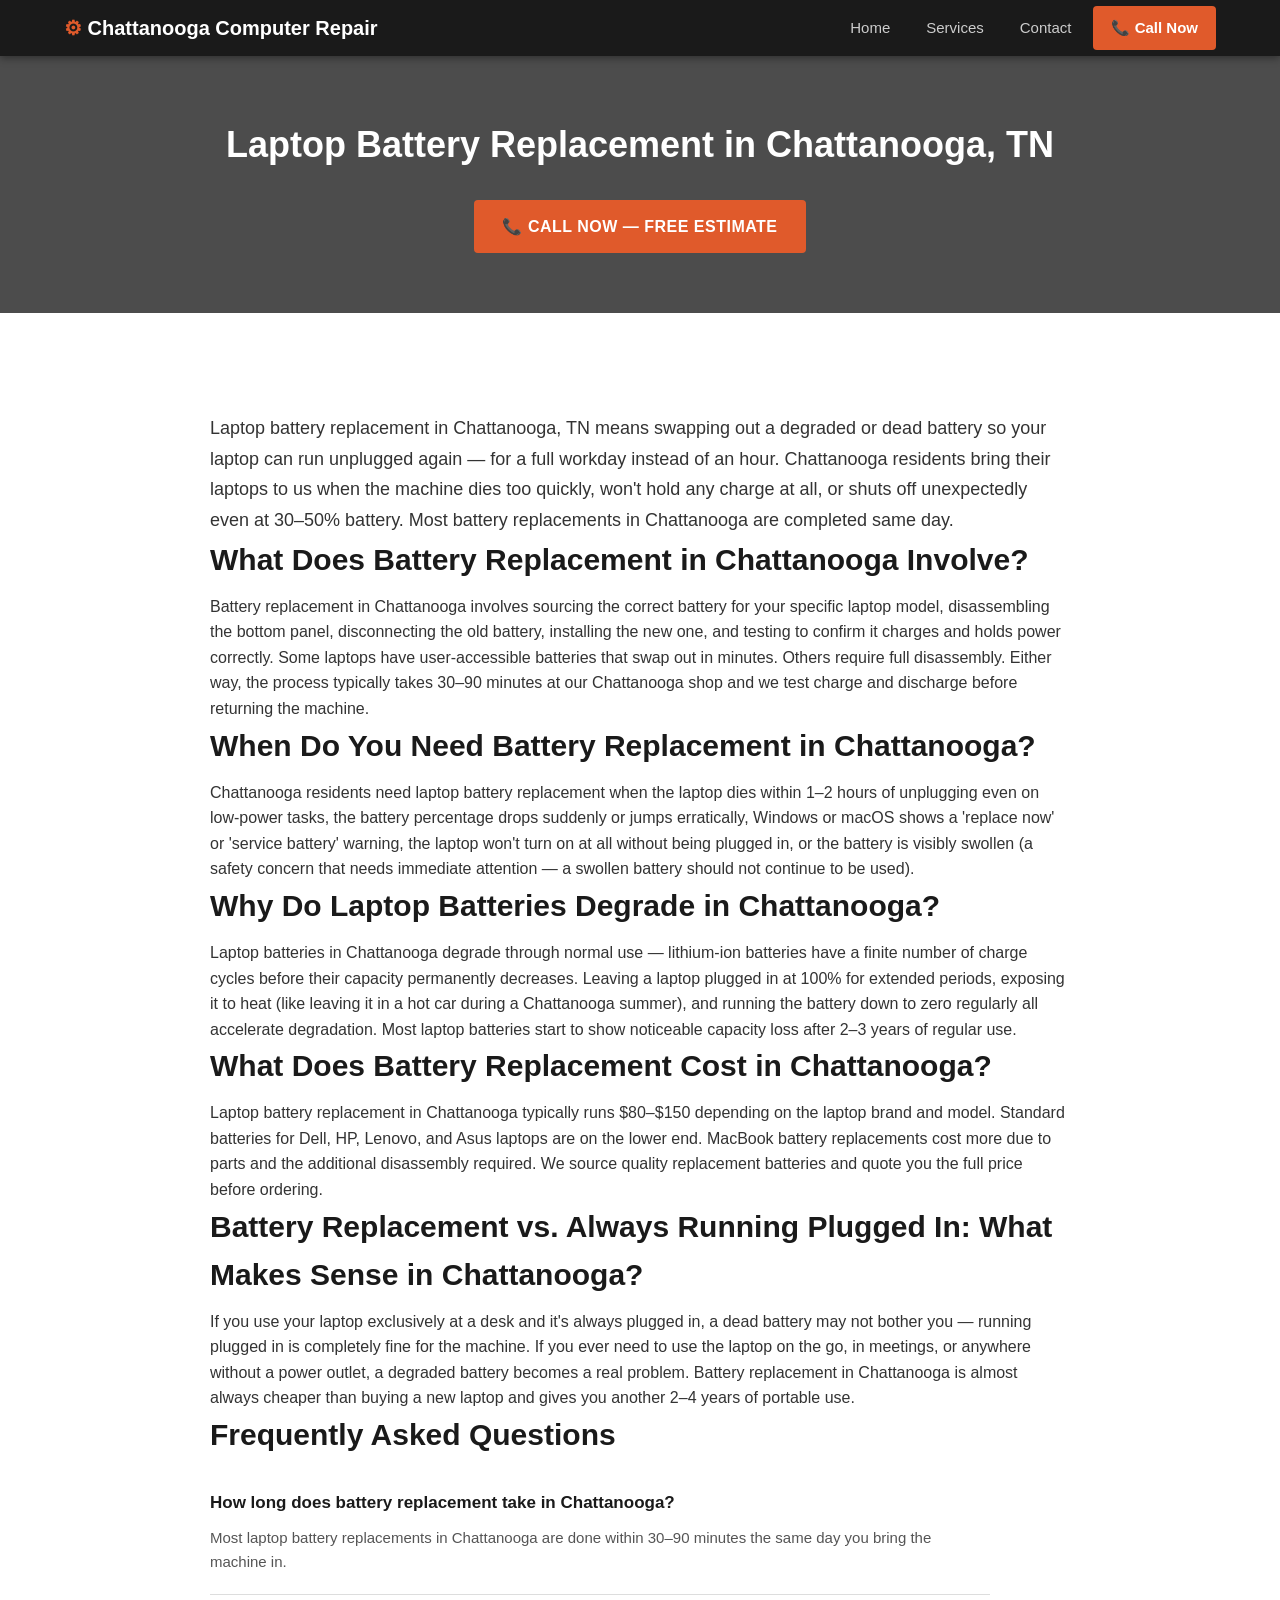
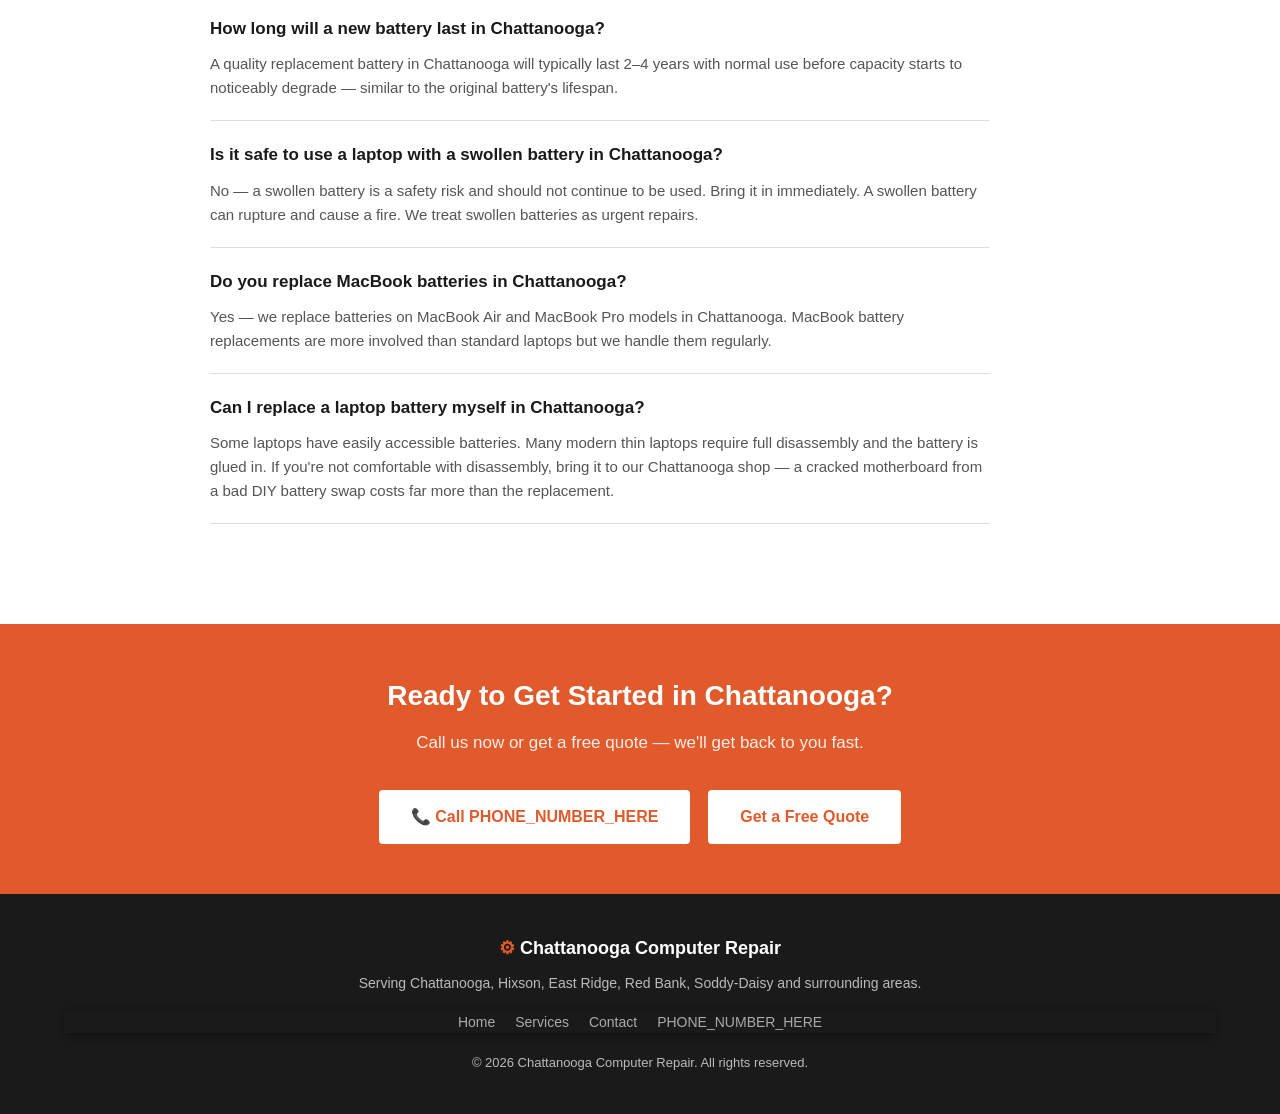
==== battery-replacement-chattanooga.html @ 8c9f2520 "Add individual service pages and update all pages for SEO/AI ranking - Updated index.html: added 5 m" ====
<!DOCTYPE html>
<html lang="en">
<head>
  <meta charset="UTF-8">
  <meta name="viewport" content="width=device-width, initial-scale=1.0">
  <title>Laptop Battery Replacement in Chattanooga, TN | Same-Day Service</title>
  <meta name="description" content="Laptop battery replacement in Chattanooga, TN. Won't hold a charge? Dies in an hour? We replace batteries on most laptop brands same day. Free estimate.">
  <meta name="robots" content="index, follow">
  <link rel="canonical" href="https://chattanoogacomputerrepair.com/battery-replacement-chattanooga.html">
  <link rel="stylesheet" href="styles.css">
  <script type="application/ld+json">
  {
    "@context": "https://schema.org",
    "@type": "LocalBusiness",
    "name": "Chattanooga Computer Repair",
    "telephone": "PHONE_NUMBER_HERE",
    "address": {"@type": "PostalAddress","addressLocality": "Chattanooga","addressRegion": "TN","addressCountry": "US"},
    "areaServed": "Chattanooga, TN"
  }
  </script>
  <script type="application/ld+json">
  {
    "@context": "https://schema.org",
    "@type": "Service",
    "serviceType": "Laptop Battery Replacement",
    "areaServed": "Chattanooga, TN",
    "provider": {"@type": "LocalBusiness","name": "Chattanooga Computer Repair"}
  }
  </script>
  <script type="application/ld+json">
  {
    "@context": "https://schema.org",
    "@type": "FAQPage",
    "mainEntity": [{"@type":"Question","name":"How long does battery replacement take in Chattanooga?","acceptedAnswer":{"@type":"Answer","text":"Most laptop battery replacements in Chattanooga are done within 30–90 minutes the same day you bring the machine in."}},
      {"@type":"Question","name":"How long will a new battery last in Chattanooga?","acceptedAnswer":{"@type":"Answer","text":"A quality replacement battery in Chattanooga will typically last 2–4 years with normal use before capacity starts to noticeably degrade — similar to the original battery's lifespan."}},
      {"@type":"Question","name":"Is it safe to use a laptop with a swollen battery in Chattanooga?","acceptedAnswer":{"@type":"Answer","text":"No — a swollen battery is a safety risk and should not continue to be used. Bring it in immediately. A swollen battery can rupture and cause a fire. We treat swollen batteries as urgent repairs."}},
      {"@type":"Question","name":"Do you replace MacBook batteries in Chattanooga?","acceptedAnswer":{"@type":"Answer","text":"Yes — we replace batteries on MacBook Air and MacBook Pro models in Chattanooga. MacBook battery replacements are more involved than standard laptops but we handle them regularly."}},
      {"@type":"Question","name":"Can I replace a laptop battery myself in Chattanooga?","acceptedAnswer":{"@type":"Answer","text":"Some laptops have easily accessible batteries. Many modern thin laptops require full disassembly and the battery is glued in. If you're not comfortable with disassembly, bring it to our Chattanooga shop — a cracked motherboard from a bad DIY battery swap costs far more than the replacement."}}]
  }
  </script>
</head>
<body>
<nav>
  <div class="nav-logo"><span>⚙</span> Chattanooga Computer Repair</div>
  <div class="nav-links">
    <a href="index.html">Home</a>
    <a href="services.html">Services</a>
    <a href="contact.html">Contact</a>
    <a href="tel:PHONE_NUMBER_HERE" class="nav-phone">📞 Call Now</a>
  </div>
</nav>
<div class="page-header">
  <h1>Laptop Battery Replacement in Chattanooga, TN</h1>
  <a href="tel:PHONE_NUMBER_HERE" class="btn-primary" style="margin-top:16px;display:inline-block;">📞 Call Now — Free Estimate</a>
</div>
<section>
  <div style="max-width:900px;margin:0 auto;padding:40px 20px;">
    <p style="font-size:18px;line-height:1.7;">Laptop battery replacement in Chattanooga, TN means swapping out a degraded or dead battery so your laptop can run unplugged again — for a full workday instead of an hour. Chattanooga residents bring their laptops to us when the machine dies too quickly, won't hold any charge at all, or shuts off unexpectedly even at 30–50% battery. Most battery replacements in Chattanooga are completed same day.</p>

    <h2 class="section-title">What Does Battery Replacement in Chattanooga Involve?</h2>
    <p>Battery replacement in Chattanooga involves sourcing the correct battery for your specific laptop model, disassembling the bottom panel, disconnecting the old battery, installing the new one, and testing to confirm it charges and holds power correctly. Some laptops have user-accessible batteries that swap out in minutes. Others require full disassembly. Either way, the process typically takes 30–90 minutes at our Chattanooga shop and we test charge and discharge before returning the machine.</p>

    <h2 class="section-title">When Do You Need Battery Replacement in Chattanooga?</h2>
    <p>Chattanooga residents need laptop battery replacement when the laptop dies within 1–2 hours of unplugging even on low-power tasks, the battery percentage drops suddenly or jumps erratically, Windows or macOS shows a 'replace now' or 'service battery' warning, the laptop won't turn on at all without being plugged in, or the battery is visibly swollen (a safety concern that needs immediate attention — a swollen battery should not continue to be used).</p>

    <h2 class="section-title">Why Do Laptop Batteries Degrade in Chattanooga?</h2>
    <p>Laptop batteries in Chattanooga degrade through normal use — lithium-ion batteries have a finite number of charge cycles before their capacity permanently decreases. Leaving a laptop plugged in at 100% for extended periods, exposing it to heat (like leaving it in a hot car during a Chattanooga summer), and running the battery down to zero regularly all accelerate degradation. Most laptop batteries start to show noticeable capacity loss after 2–3 years of regular use.</p>

    <h2 class="section-title">What Does Battery Replacement Cost in Chattanooga?</h2>
    <p>Laptop battery replacement in Chattanooga typically runs $80–$150 depending on the laptop brand and model. Standard batteries for Dell, HP, Lenovo, and Asus laptops are on the lower end. MacBook battery replacements cost more due to parts and the additional disassembly required. We source quality replacement batteries and quote you the full price before ordering.</p>

    <h2 class="section-title">Battery Replacement vs. Always Running Plugged In: What Makes Sense in Chattanooga?</h2>
    <p>If you use your laptop exclusively at a desk and it's always plugged in, a dead battery may not bother you — running plugged in is completely fine for the machine. If you ever need to use the laptop on the go, in meetings, or anywhere without a power outlet, a degraded battery becomes a real problem. Battery replacement in Chattanooga is almost always cheaper than buying a new laptop and gives you another 2–4 years of portable use.</p>

    <h2 class="section-title">Frequently Asked Questions</h2>
    <div class="faq-list">
      <div class="faq-item"><h3>How long does battery replacement take in Chattanooga?</h3><p>Most laptop battery replacements in Chattanooga are done within 30–90 minutes the same day you bring the machine in.</p></div>
<div class="faq-item"><h3>How long will a new battery last in Chattanooga?</h3><p>A quality replacement battery in Chattanooga will typically last 2–4 years with normal use before capacity starts to noticeably degrade — similar to the original battery's lifespan.</p></div>
<div class="faq-item"><h3>Is it safe to use a laptop with a swollen battery in Chattanooga?</h3><p>No — a swollen battery is a safety risk and should not continue to be used. Bring it in immediately. A swollen battery can rupture and cause a fire. We treat swollen batteries as urgent repairs.</p></div>
<div class="faq-item"><h3>Do you replace MacBook batteries in Chattanooga?</h3><p>Yes — we replace batteries on MacBook Air and MacBook Pro models in Chattanooga. MacBook battery replacements are more involved than standard laptops but we handle them regularly.</p></div>
<div class="faq-item"><h3>Can I replace a laptop battery myself in Chattanooga?</h3><p>Some laptops have easily accessible batteries. Many modern thin laptops require full disassembly and the battery is glued in. If you're not comfortable with disassembly, bring it to our Chattanooga shop — a cracked motherboard from a bad DIY battery swap costs far more than the replacement.</p></div>
    </div>
  </div>
</section>
<section class="cta-banner">
  <h2>Ready to Get Started in Chattanooga?</h2>
  <p>Call us now or get a free quote — we'll get back to you fast.</p>
  <a href="tel:PHONE_NUMBER_HERE" class="btn-white">📞 Call PHONE_NUMBER_HERE</a>
  &nbsp;&nbsp;
  <a href="contact.html" class="btn-white" style="margin-top:10px;">Get a Free Quote</a>
</section>
<footer>
  <div class="footer-logo"><span>⚙</span> Chattanooga Computer Repair</div>
  <p>Serving Chattanooga, Hixson, East Ridge, Red Bank, Soddy-Daisy and surrounding areas.</p>
  <nav>
    <a href="index.html">Home</a>
    <a href="services.html">Services</a>
    <a href="contact.html">Contact</a>
    <a href="tel:PHONE_NUMBER_HERE">PHONE_NUMBER_HERE</a>
  </nav>
  <p style="margin-top:20px;font-size:13px;">© 2026 Chattanooga Computer Repair. All rights reserved.</p>
</footer>
</body>
</html>
---- styles.css ----
/* ===================================
   Chattanooga Computer Repair
   Shared Stylesheet
   =================================== */

* { margin: 0; padding: 0; box-sizing: border-box; }

:root {
  --primary: #e05a2b;
  --primary-dark: #c44e22;
  --dark: #1a1a1a;
  --dark2: #2b2b2b;
  --text: #333;
  --light: #f5f5f5;
  --white: #ffffff;
  --border: #ddd;
}

body { font-family: 'Segoe UI', Arial, sans-serif; color: var(--text); line-height: 1.6; }
a { text-decoration: none; color: inherit; }
img { max-width: 100%; }

/* ── BUTTONS ── */
.btn-primary {
  display: inline-block;
  background: var(--primary);
  color: var(--white);
  padding: 14px 28px;
  border-radius: 4px;
  font-size: 16px;
  font-weight: 700;
  text-transform: uppercase;
  letter-spacing: 0.5px;
  transition: background 0.2s;
  cursor: pointer;
  border: none;
}
.btn-primary:hover { background: var(--primary-dark); }

.btn-outline {
  display: inline-block;
  border: 2px solid var(--white);
  color: var(--white);
  padding: 12px 26px;
  border-radius: 4px;
  font-size: 16px;
  font-weight: 600;
  transition: all 0.2s;
}
.btn-outline:hover { background: var(--white); color: var(--primary); }

/* ── NAV ── */
nav {
  background: var(--dark);
  padding: 0 5%;
  display: flex;
  align-items: center;
  justify-content: space-between;
  position: sticky;
  top: 0;
  z-index: 100;
  box-shadow: 0 2px 8px rgba(0,0,0,0.4);
}
.nav-logo {
  color: var(--white);
  font-size: 20px;
  font-weight: 700;
  padding: 16px 0;
  line-height: 1.2;
}
.nav-logo span { color: var(--primary); }
.nav-links { display: flex; gap: 8px; align-items: center; }
.nav-links a {
  color: #ccc;
  padding: 8px 14px;
  font-size: 15px;
  transition: color 0.2s;
  border-radius: 4px;
}
.nav-links a:hover, .nav-links a.active { color: var(--white); }
.nav-phone {
  background: var(--primary);
  color: var(--white) !important;
  padding: 10px 18px !important;
  border-radius: 4px;
  font-weight: 700;
}
.nav-phone:hover { background: var(--primary-dark) !important; color: var(--white) !important; }

/* ── HERO ── */
.hero {
  background: linear-gradient(rgba(0,0,0,0.65), rgba(0,0,0,0.65)),
              url('https://images.unsplash.com/photo-1518770660439-4636190af475?w=1400&q=80') center/cover no-repeat;
  min-height: 480px;
  display: flex;
  align-items: center;
  padding: 60px 5%;
}
.hero-content { max-width: 650px; }
.hero h1 { color: var(--white); font-size: 42px; line-height: 1.2; margin-bottom: 16px; }
.hero p { color: #ddd; font-size: 18px; margin-bottom: 30px; }
.hero-ctas { display: flex; gap: 14px; flex-wrap: wrap; align-items: center; }
.hero-phone { color: var(--white); font-size: 22px; font-weight: 700; margin-bottom: 30px; display: block; }
.hero-phone span { color: var(--primary); }

.free-quote-badge {
  background: var(--white);
  border: 3px solid var(--primary);
  border-radius: 6px;
  padding: 6px 16px;
  font-weight: 800;
  font-size: 13px;
  color: var(--primary);
  text-transform: uppercase;
  letter-spacing: 1px;
  display: inline-block;
  margin-bottom: 16px;
}

/* ── SECTIONS ── */
section { padding: 60px 5%; }
.section-title { font-size: 30px; font-weight: 700; margin-bottom: 10px; color: var(--dark); }
.section-sub { font-size: 16px; color: #666; margin-bottom: 40px; }
.bg-light { background: var(--light); }

/* ── SERVICE CARDS ── */
.services-grid {
  display: grid;
  grid-template-columns: repeat(auto-fill, minmax(260px, 1fr));
  gap: 24px;
  margin-top: 16px;
}
.service-card {
  background: var(--white);
  border-radius: 8px;
  padding: 28px 24px;
  box-shadow: 0 2px 12px rgba(0,0,0,0.08);
  border-top: 4px solid var(--primary);
  transition: transform 0.2s, box-shadow 0.2s;
}
.service-card:hover { transform: translateY(-3px); box-shadow: 0 6px 20px rgba(0,0,0,0.12); }
.service-card h3 { font-size: 18px; margin-bottom: 10px; color: var(--dark); }
.service-card p { font-size: 15px; color: #555; line-height: 1.5; }

/* ── FAQ ── */
.faq-list { max-width: 780px; }
.faq-item { border-bottom: 1px solid var(--border); padding: 20px 0; }
.faq-item h3 { font-size: 17px; color: var(--dark); margin-bottom: 10px; }
.faq-item p { color: #555; font-size: 15px; line-height: 1.6; }

/* ── WHY US ── */
.trust-grid {
  display: grid;
  grid-template-columns: repeat(auto-fill, minmax(200px, 1fr));
  gap: 24px;
  margin-top: 30px;
  text-align: center;
}
.trust-item { padding: 20px; }
.trust-icon { font-size: 36px; margin-bottom: 12px; }
.trust-item h3 { font-size: 17px; font-weight: 700; color: var(--dark); margin-bottom: 6px; }
.trust-item p { font-size: 14px; color: #666; }

/* ── CTA BANNER ── */
.cta-banner {
  background: var(--primary);
  padding: 50px 5%;
  text-align: center;
}
.cta-banner h2 { color: var(--white); font-size: 28px; margin-bottom: 10px; }
.cta-banner p { color: rgba(255,255,255,0.9); margin-bottom: 24px; font-size: 17px; }
.btn-white {
  background: var(--white);
  color: var(--primary);
  padding: 14px 32px;
  border-radius: 4px;
  font-weight: 700;
  font-size: 16px;
  display: inline-block;
  transition: opacity 0.2s;
}
.btn-white:hover { opacity: 0.9; }

/* ── CONTACT FORM ── */
.contact-grid {
  display: grid;
  grid-template-columns: 1fr 1fr;
  gap: 50px;
  max-width: 1000px;
}
.contact-info h2 { font-size: 26px; margin-bottom: 16px; }
.contact-info p { color: #555; margin-bottom: 20px; font-size: 16px; }
.contact-detail { display: flex; align-items: center; gap: 12px; margin-bottom: 14px; font-size: 16px; }
.contact-detail strong { color: var(--dark); }

form .form-group { margin-bottom: 18px; }
form label { display: block; font-weight: 600; margin-bottom: 6px; font-size: 14px; color: #444; }
form input, form textarea, form select {
  width: 100%;
  padding: 12px 14px;
  border: 1px solid var(--border);
  border-radius: 4px;
  font-size: 15px;
  font-family: inherit;
  transition: border-color 0.2s;
}
form input:focus, form textarea:focus { border-color: var(--primary); outline: none; }
form textarea { height: 130px; resize: vertical; }
form button { width: 100%; margin-top: 6px; font-size: 17px; }

/* ── FOOTER ── */
footer {
  background: var(--dark);
  color: #bbb;
  padding: 40px 5%;
  text-align: center;
}
footer .footer-logo { color: var(--white); font-size: 18px; font-weight: 700; margin-bottom: 10px; }
footer .footer-logo span { color: var(--primary); }
footer p { font-size: 14px; margin-top: 8px; }
footer nav { margin-top: 16px; display: flex; justify-content: center; gap: 20px; flex-wrap: wrap; }
footer nav a { color: #aaa; font-size: 14px; transition: color 0.2s; }
footer nav a:hover { color: var(--white); }

/* ── PAGE HEADER ── */
.page-header {
  background: linear-gradient(rgba(0,0,0,0.7), rgba(0,0,0,0.7)),
              url('https://images.unsplash.com/photo-1518770660439-4636190af475?w=1400&q=80') center/cover no-repeat;
  padding: 60px 5%;
  text-align: center;
}
.page-header h1 { color: var(--white); font-size: 36px; margin-bottom: 10px; }
.page-header p { color: #ddd; font-size: 17px; }

/* ── RESPONSIVE ── */
@media (max-width: 768px) {
  nav { flex-wrap: wrap; padding: 12px 5%; gap: 8px; }
  .nav-links { flex-wrap: wrap; gap: 4px; }
  .hero h1 { font-size: 28px; }
  .hero { min-height: auto; padding: 50px 5%; }
  .contact-grid { grid-template-columns: 1fr; }
  .trust-grid { grid-template-columns: 1fr 1fr; }
  .services-grid { grid-template-columns: 1fr; }
}
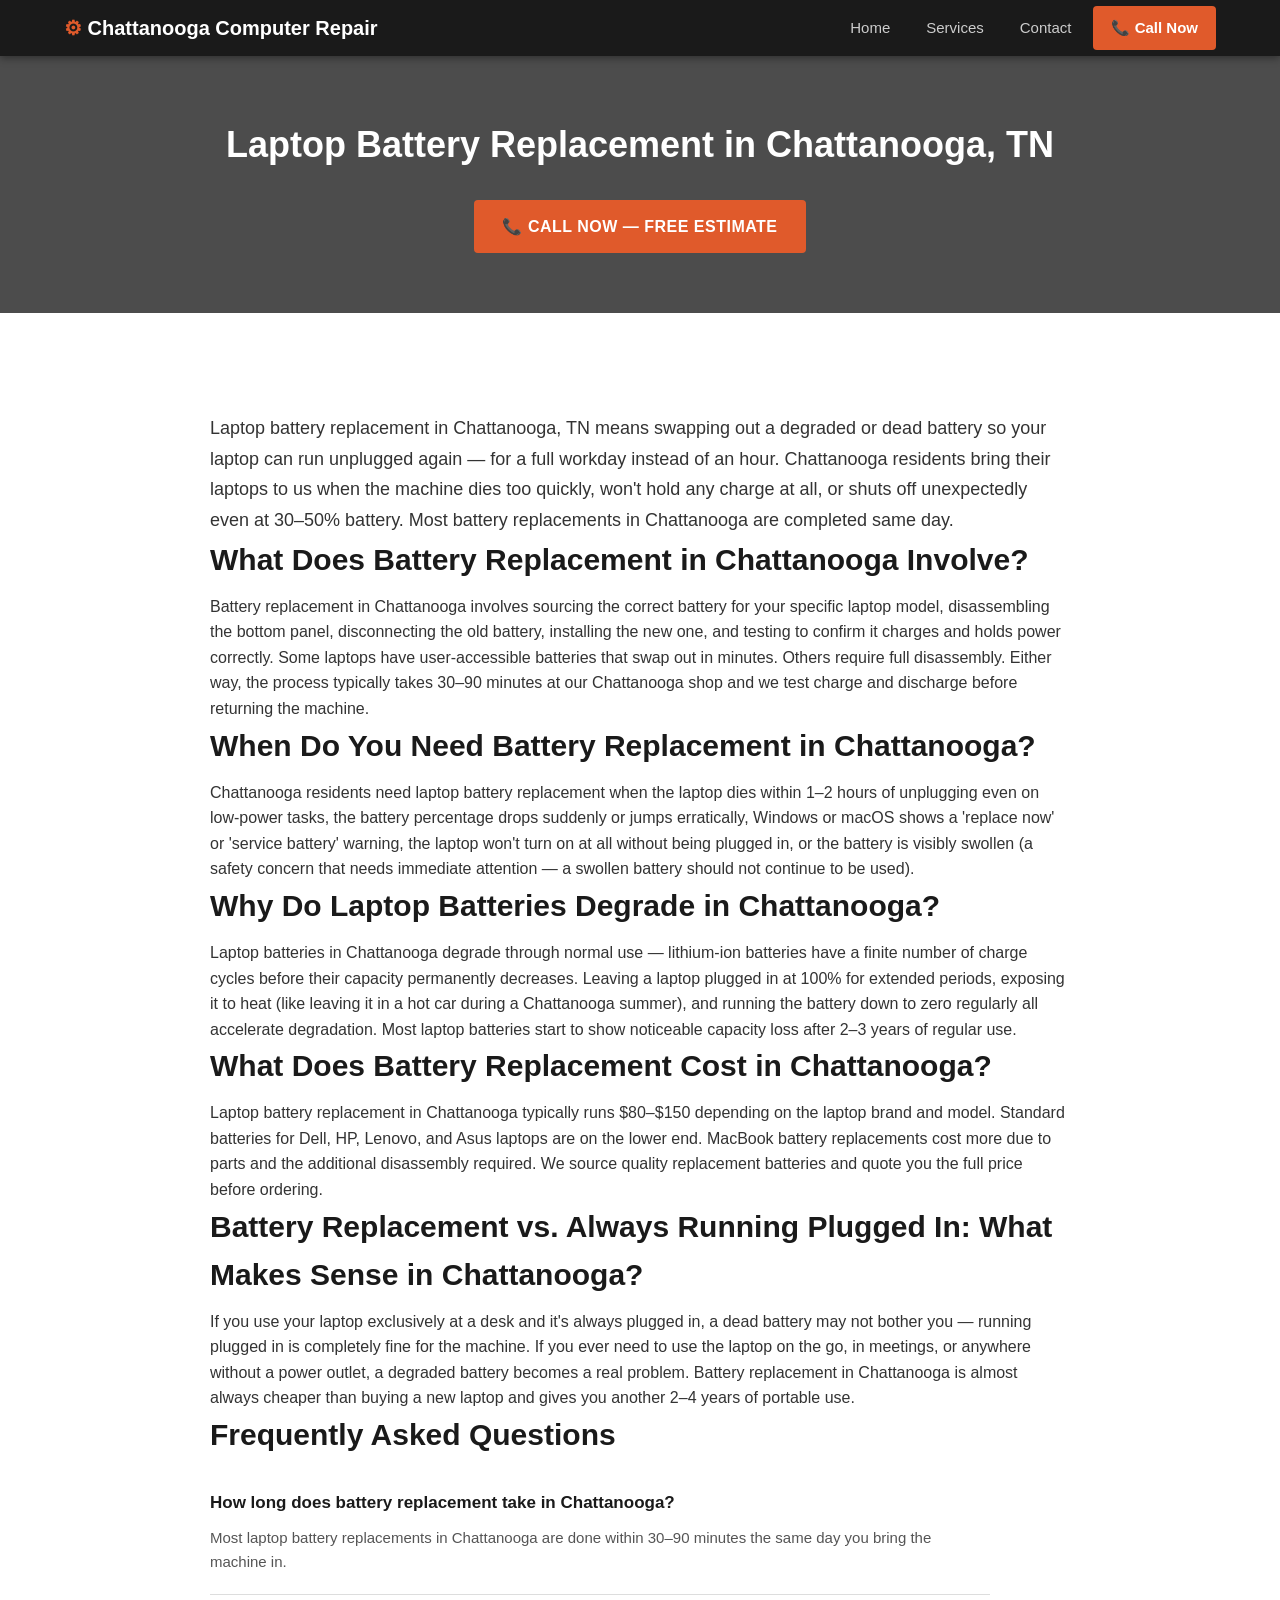
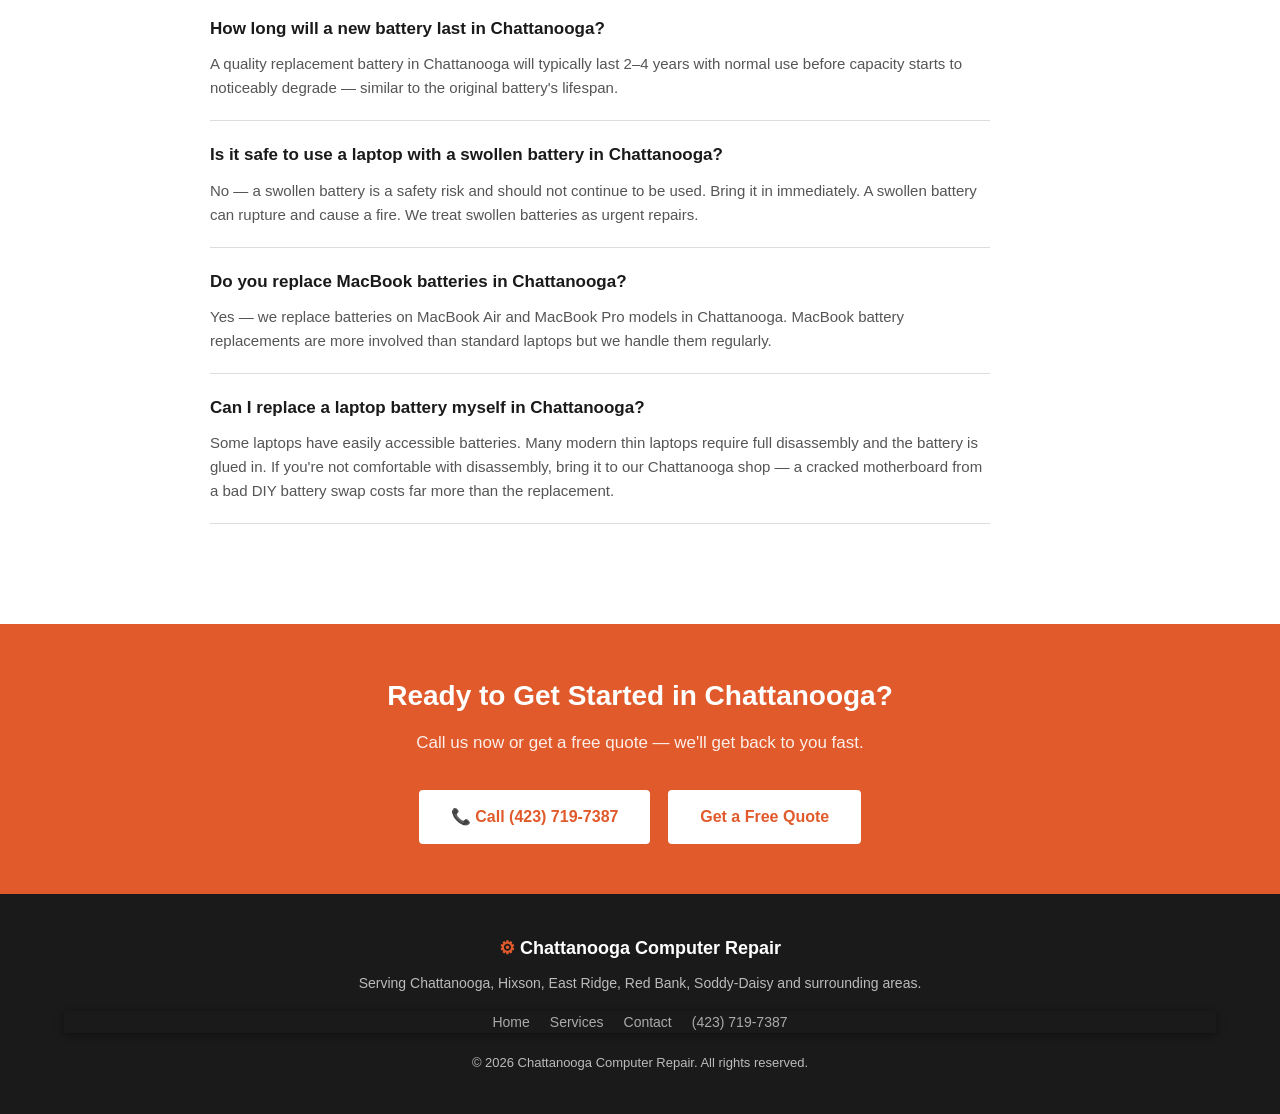
==== commit 7acf0374: "Add CallOwl tracking number (423) 719-7387 across all pages" ====
--- a/battery-replacement-chattanooga.html
+++ b/battery-replacement-chattanooga.html
@@ -13,7 +13,7 @@
     "@context": "https://schema.org",
     "@type": "LocalBusiness",
     "name": "Chattanooga Computer Repair",
-    "telephone": "PHONE_NUMBER_HERE",
+    "telephone": "(423) 719-7387",
     "address": {"@type": "PostalAddress","addressLocality": "Chattanooga","addressRegion": "TN","addressCountry": "US"},
     "areaServed": "Chattanooga, TN"
   }
@@ -46,12 +46,12 @@
     <a href="index.html">Home</a>
     <a href="services.html">Services</a>
     <a href="contact.html">Contact</a>
-    <a href="tel:PHONE_NUMBER_HERE" class="nav-phone">📞 Call Now</a>
+    <a href="tel:4237197387" class="nav-phone">📞 Call Now</a>
   </div>
 </nav>
 <div class="page-header">
   <h1>Laptop Battery Replacement in Chattanooga, TN</h1>
-  <a href="tel:PHONE_NUMBER_HERE" class="btn-primary" style="margin-top:16px;display:inline-block;">📞 Call Now — Free Estimate</a>
+  <a href="tel:4237197387" class="btn-primary" style="margin-top:16px;display:inline-block;">📞 Call Now — Free Estimate</a>
 </div>
 <section>
   <div style="max-width:900px;margin:0 auto;padding:40px 20px;">
@@ -85,7 +85,7 @@
 <section class="cta-banner">
   <h2>Ready to Get Started in Chattanooga?</h2>
   <p>Call us now or get a free quote — we'll get back to you fast.</p>
-  <a href="tel:PHONE_NUMBER_HERE" class="btn-white">📞 Call PHONE_NUMBER_HERE</a>
+  <a href="tel:4237197387" class="btn-white">📞 Call (423) 719-7387</a>
   &nbsp;&nbsp;
   <a href="contact.html" class="btn-white" style="margin-top:10px;">Get a Free Quote</a>
 </section>
@@ -96,7 +96,7 @@
     <a href="index.html">Home</a>
     <a href="services.html">Services</a>
     <a href="contact.html">Contact</a>
-    <a href="tel:PHONE_NUMBER_HERE">PHONE_NUMBER_HERE</a>
+    <a href="tel:4237197387">(423) 719-7387</a>
   </nav>
   <p style="margin-top:20px;font-size:13px;">© 2026 Chattanooga Computer Repair. All rights reserved.</p>
 </footer>
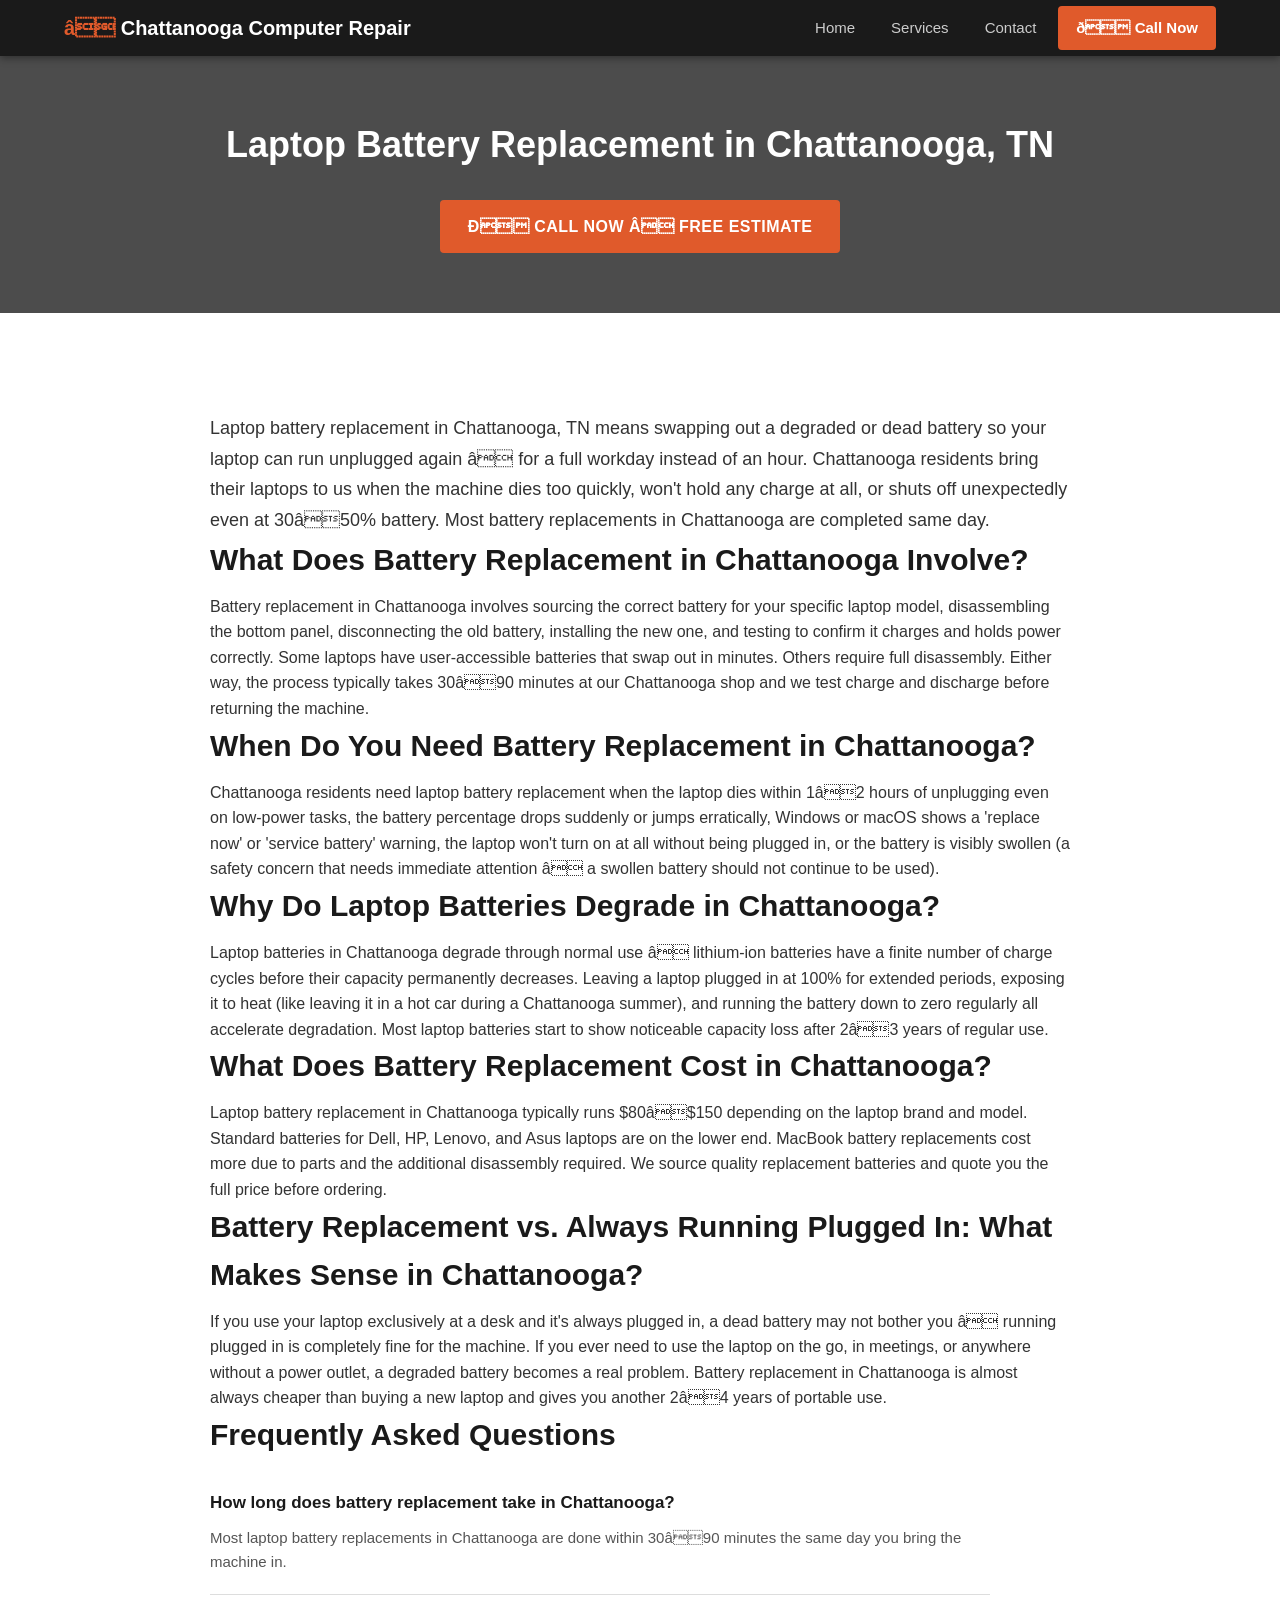
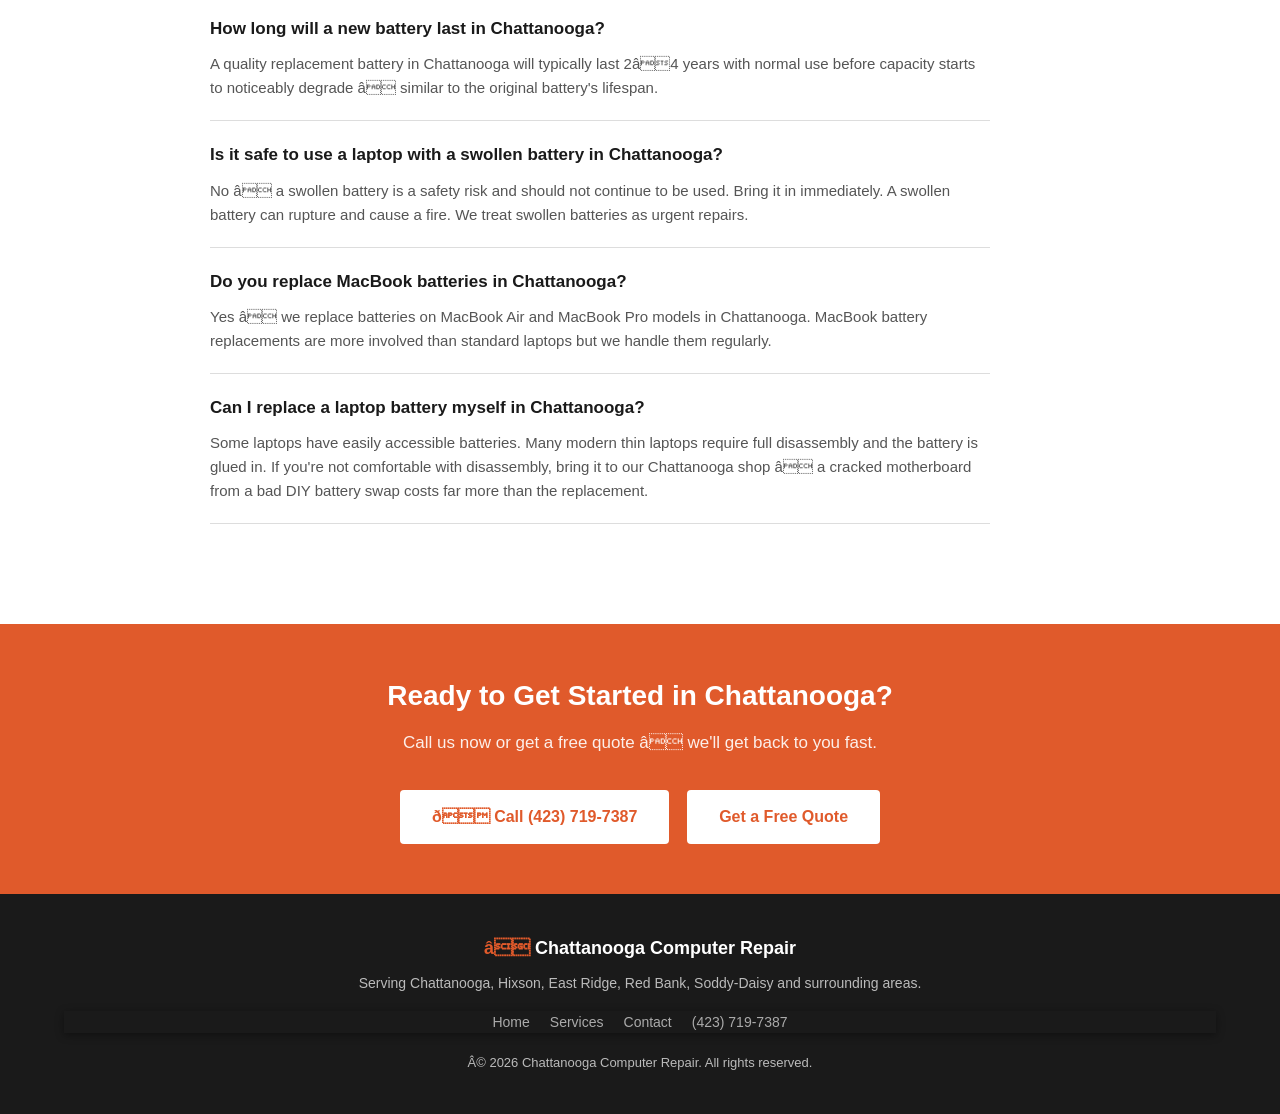
==== commit 3130eeca: "Fix Home nav links: use / instead of index.html" ====
--- a/battery-replacement-chattanooga.html
+++ b/battery-replacement-chattanooga.html
@@ -31,74 +31,74 @@
   {
     "@context": "https://schema.org",
     "@type": "FAQPage",
-    "mainEntity": [{"@type":"Question","name":"How long does battery replacement take in Chattanooga?","acceptedAnswer":{"@type":"Answer","text":"Most laptop battery replacements in Chattanooga are done within 30–90 minutes the same day you bring the machine in."}},
-      {"@type":"Question","name":"How long will a new battery last in Chattanooga?","acceptedAnswer":{"@type":"Answer","text":"A quality replacement battery in Chattanooga will typically last 2–4 years with normal use before capacity starts to noticeably degrade — similar to the original battery's lifespan."}},
-      {"@type":"Question","name":"Is it safe to use a laptop with a swollen battery in Chattanooga?","acceptedAnswer":{"@type":"Answer","text":"No — a swollen battery is a safety risk and should not continue to be used. Bring it in immediately. A swollen battery can rupture and cause a fire. We treat swollen batteries as urgent repairs."}},
-      {"@type":"Question","name":"Do you replace MacBook batteries in Chattanooga?","acceptedAnswer":{"@type":"Answer","text":"Yes — we replace batteries on MacBook Air and MacBook Pro models in Chattanooga. MacBook battery replacements are more involved than standard laptops but we handle them regularly."}},
-      {"@type":"Question","name":"Can I replace a laptop battery myself in Chattanooga?","acceptedAnswer":{"@type":"Answer","text":"Some laptops have easily accessible batteries. Many modern thin laptops require full disassembly and the battery is glued in. If you're not comfortable with disassembly, bring it to our Chattanooga shop — a cracked motherboard from a bad DIY battery swap costs far more than the replacement."}}]
+    "mainEntity": [{"@type":"Question","name":"How long does battery replacement take in Chattanooga?","acceptedAnswer":{"@type":"Answer","text":"Most laptop battery replacements in Chattanooga are done within 30â90 minutes the same day you bring the machine in."}},
+      {"@type":"Question","name":"How long will a new battery last in Chattanooga?","acceptedAnswer":{"@type":"Answer","text":"A quality replacement battery in Chattanooga will typically last 2â4 years with normal use before capacity starts to noticeably degrade â similar to the original battery's lifespan."}},
+      {"@type":"Question","name":"Is it safe to use a laptop with a swollen battery in Chattanooga?","acceptedAnswer":{"@type":"Answer","text":"No â a swollen battery is a safety risk and should not continue to be used. Bring it in immediately. A swollen battery can rupture and cause a fire. We treat swollen batteries as urgent repairs."}},
+      {"@type":"Question","name":"Do you replace MacBook batteries in Chattanooga?","acceptedAnswer":{"@type":"Answer","text":"Yes â we replace batteries on MacBook Air and MacBook Pro models in Chattanooga. MacBook battery replacements are more involved than standard laptops but we handle them regularly."}},
+      {"@type":"Question","name":"Can I replace a laptop battery myself in Chattanooga?","acceptedAnswer":{"@type":"Answer","text":"Some laptops have easily accessible batteries. Many modern thin laptops require full disassembly and the battery is glued in. If you're not comfortable with disassembly, bring it to our Chattanooga shop â a cracked motherboard from a bad DIY battery swap costs far more than the replacement."}}]
   }
   </script>
 </head>
 <body>
 <nav>
-  <div class="nav-logo"><span>⚙</span> Chattanooga Computer Repair</div>
+  <div class="nav-logo"><span>â</span> Chattanooga Computer Repair</div>
   <div class="nav-links">
-    <a href="index.html">Home</a>
+    <a href="/">Home</a>
     <a href="services.html">Services</a>
     <a href="contact.html">Contact</a>
-    <a href="tel:4237197387" class="nav-phone">📞 Call Now</a>
+    <a href="tel:4237197387" class="nav-phone">ð Call Now</a>
   </div>
 </nav>
 <div class="page-header">
   <h1>Laptop Battery Replacement in Chattanooga, TN</h1>
-  <a href="tel:4237197387" class="btn-primary" style="margin-top:16px;display:inline-block;">📞 Call Now — Free Estimate</a>
+  <a href="tel:4237197387" class="btn-primary" style="margin-top:16px;display:inline-block;">ð Call Now â Free Estimate</a>
 </div>
 <section>
   <div style="max-width:900px;margin:0 auto;padding:40px 20px;">
-    <p style="font-size:18px;line-height:1.7;">Laptop battery replacement in Chattanooga, TN means swapping out a degraded or dead battery so your laptop can run unplugged again — for a full workday instead of an hour. Chattanooga residents bring their laptops to us when the machine dies too quickly, won't hold any charge at all, or shuts off unexpectedly even at 30–50% battery. Most battery replacements in Chattanooga are completed same day.</p>
+    <p style="font-size:18px;line-height:1.7;">Laptop battery replacement in Chattanooga, TN means swapping out a degraded or dead battery so your laptop can run unplugged again â for a full workday instead of an hour. Chattanooga residents bring their laptops to us when the machine dies too quickly, won't hold any charge at all, or shuts off unexpectedly even at 30â50% battery. Most battery replacements in Chattanooga are completed same day.</p>
 
     <h2 class="section-title">What Does Battery Replacement in Chattanooga Involve?</h2>
-    <p>Battery replacement in Chattanooga involves sourcing the correct battery for your specific laptop model, disassembling the bottom panel, disconnecting the old battery, installing the new one, and testing to confirm it charges and holds power correctly. Some laptops have user-accessible batteries that swap out in minutes. Others require full disassembly. Either way, the process typically takes 30–90 minutes at our Chattanooga shop and we test charge and discharge before returning the machine.</p>
+    <p>Battery replacement in Chattanooga involves sourcing the correct battery for your specific laptop model, disassembling the bottom panel, disconnecting the old battery, installing the new one, and testing to confirm it charges and holds power correctly. Some laptops have user-accessible batteries that swap out in minutes. Others require full disassembly. Either way, the process typically takes 30â90 minutes at our Chattanooga shop and we test charge and discharge before returning the machine.</p>
 
     <h2 class="section-title">When Do You Need Battery Replacement in Chattanooga?</h2>
-    <p>Chattanooga residents need laptop battery replacement when the laptop dies within 1–2 hours of unplugging even on low-power tasks, the battery percentage drops suddenly or jumps erratically, Windows or macOS shows a 'replace now' or 'service battery' warning, the laptop won't turn on at all without being plugged in, or the battery is visibly swollen (a safety concern that needs immediate attention — a swollen battery should not continue to be used).</p>
+    <p>Chattanooga residents need laptop battery replacement when the laptop dies within 1â2 hours of unplugging even on low-power tasks, the battery percentage drops suddenly or jumps erratically, Windows or macOS shows a 'replace now' or 'service battery' warning, the laptop won't turn on at all without being plugged in, or the battery is visibly swollen (a safety concern that needs immediate attention â a swollen battery should not continue to be used).</p>
 
     <h2 class="section-title">Why Do Laptop Batteries Degrade in Chattanooga?</h2>
-    <p>Laptop batteries in Chattanooga degrade through normal use — lithium-ion batteries have a finite number of charge cycles before their capacity permanently decreases. Leaving a laptop plugged in at 100% for extended periods, exposing it to heat (like leaving it in a hot car during a Chattanooga summer), and running the battery down to zero regularly all accelerate degradation. Most laptop batteries start to show noticeable capacity loss after 2–3 years of regular use.</p>
+    <p>Laptop batteries in Chattanooga degrade through normal use â lithium-ion batteries have a finite number of charge cycles before their capacity permanently decreases. Leaving a laptop plugged in at 100% for extended periods, exposing it to heat (like leaving it in a hot car during a Chattanooga summer), and running the battery down to zero regularly all accelerate degradation. Most laptop batteries start to show noticeable capacity loss after 2â3 years of regular use.</p>
 
     <h2 class="section-title">What Does Battery Replacement Cost in Chattanooga?</h2>
-    <p>Laptop battery replacement in Chattanooga typically runs $80–$150 depending on the laptop brand and model. Standard batteries for Dell, HP, Lenovo, and Asus laptops are on the lower end. MacBook battery replacements cost more due to parts and the additional disassembly required. We source quality replacement batteries and quote you the full price before ordering.</p>
+    <p>Laptop battery replacement in Chattanooga typically runs $80â$150 depending on the laptop brand and model. Standard batteries for Dell, HP, Lenovo, and Asus laptops are on the lower end. MacBook battery replacements cost more due to parts and the additional disassembly required. We source quality replacement batteries and quote you the full price before ordering.</p>
 
     <h2 class="section-title">Battery Replacement vs. Always Running Plugged In: What Makes Sense in Chattanooga?</h2>
-    <p>If you use your laptop exclusively at a desk and it's always plugged in, a dead battery may not bother you — running plugged in is completely fine for the machine. If you ever need to use the laptop on the go, in meetings, or anywhere without a power outlet, a degraded battery becomes a real problem. Battery replacement in Chattanooga is almost always cheaper than buying a new laptop and gives you another 2–4 years of portable use.</p>
+    <p>If you use your laptop exclusively at a desk and it's always plugged in, a dead battery may not bother you â running plugged in is completely fine for the machine. If you ever need to use the laptop on the go, in meetings, or anywhere without a power outlet, a degraded battery becomes a real problem. Battery replacement in Chattanooga is almost always cheaper than buying a new laptop and gives you another 2â4 years of portable use.</p>
 
     <h2 class="section-title">Frequently Asked Questions</h2>
     <div class="faq-list">
-      <div class="faq-item"><h3>How long does battery replacement take in Chattanooga?</h3><p>Most laptop battery replacements in Chattanooga are done within 30–90 minutes the same day you bring the machine in.</p></div>
-<div class="faq-item"><h3>How long will a new battery last in Chattanooga?</h3><p>A quality replacement battery in Chattanooga will typically last 2–4 years with normal use before capacity starts to noticeably degrade — similar to the original battery's lifespan.</p></div>
-<div class="faq-item"><h3>Is it safe to use a laptop with a swollen battery in Chattanooga?</h3><p>No — a swollen battery is a safety risk and should not continue to be used. Bring it in immediately. A swollen battery can rupture and cause a fire. We treat swollen batteries as urgent repairs.</p></div>
-<div class="faq-item"><h3>Do you replace MacBook batteries in Chattanooga?</h3><p>Yes — we replace batteries on MacBook Air and MacBook Pro models in Chattanooga. MacBook battery replacements are more involved than standard laptops but we handle them regularly.</p></div>
-<div class="faq-item"><h3>Can I replace a laptop battery myself in Chattanooga?</h3><p>Some laptops have easily accessible batteries. Many modern thin laptops require full disassembly and the battery is glued in. If you're not comfortable with disassembly, bring it to our Chattanooga shop — a cracked motherboard from a bad DIY battery swap costs far more than the replacement.</p></div>
+      <div class="faq-item"><h3>How long does battery replacement take in Chattanooga?</h3><p>Most laptop battery replacements in Chattanooga are done within 30â90 minutes the same day you bring the machine in.</p></div>
+<div class="faq-item"><h3>How long will a new battery last in Chattanooga?</h3><p>A quality replacement battery in Chattanooga will typically last 2â4 years with normal use before capacity starts to noticeably degrade â similar to the original battery's lifespan.</p></div>
+<div class="faq-item"><h3>Is it safe to use a laptop with a swollen battery in Chattanooga?</h3><p>No â a swollen battery is a safety risk and should not continue to be used. Bring it in immediately. A swollen battery can rupture and cause a fire. We treat swollen batteries as urgent repairs.</p></div>
+<div class="faq-item"><h3>Do you replace MacBook batteries in Chattanooga?</h3><p>Yes â we replace batteries on MacBook Air and MacBook Pro models in Chattanooga. MacBook battery replacements are more involved than standard laptops but we handle them regularly.</p></div>
+<div class="faq-item"><h3>Can I replace a laptop battery myself in Chattanooga?</h3><p>Some laptops have easily accessible batteries. Many modern thin laptops require full disassembly and the battery is glued in. If you're not comfortable with disassembly, bring it to our Chattanooga shop â a cracked motherboard from a bad DIY battery swap costs far more than the replacement.</p></div>
     </div>
   </div>
 </section>
 <section class="cta-banner">
   <h2>Ready to Get Started in Chattanooga?</h2>
-  <p>Call us now or get a free quote — we'll get back to you fast.</p>
-  <a href="tel:4237197387" class="btn-white">📞 Call (423) 719-7387</a>
+  <p>Call us now or get a free quote â we'll get back to you fast.</p>
+  <a href="tel:4237197387" class="btn-white">ð Call (423) 719-7387</a>
   &nbsp;&nbsp;
   <a href="contact.html" class="btn-white" style="margin-top:10px;">Get a Free Quote</a>
 </section>
 <footer>
-  <div class="footer-logo"><span>⚙</span> Chattanooga Computer Repair</div>
+  <div class="footer-logo"><span>â</span> Chattanooga Computer Repair</div>
   <p>Serving Chattanooga, Hixson, East Ridge, Red Bank, Soddy-Daisy and surrounding areas.</p>
   <nav>
-    <a href="index.html">Home</a>
+    <a href="/">Home</a>
     <a href="services.html">Services</a>
     <a href="contact.html">Contact</a>
     <a href="tel:4237197387">(423) 719-7387</a>
   </nav>
-  <p style="margin-top:20px;font-size:13px;">© 2026 Chattanooga Computer Repair. All rights reserved.</p>
+  <p style="margin-top:20px;font-size:13px;">Â© 2026 Chattanooga Computer Repair. All rights reserved.</p>
 </footer>
 </body>
 </html>
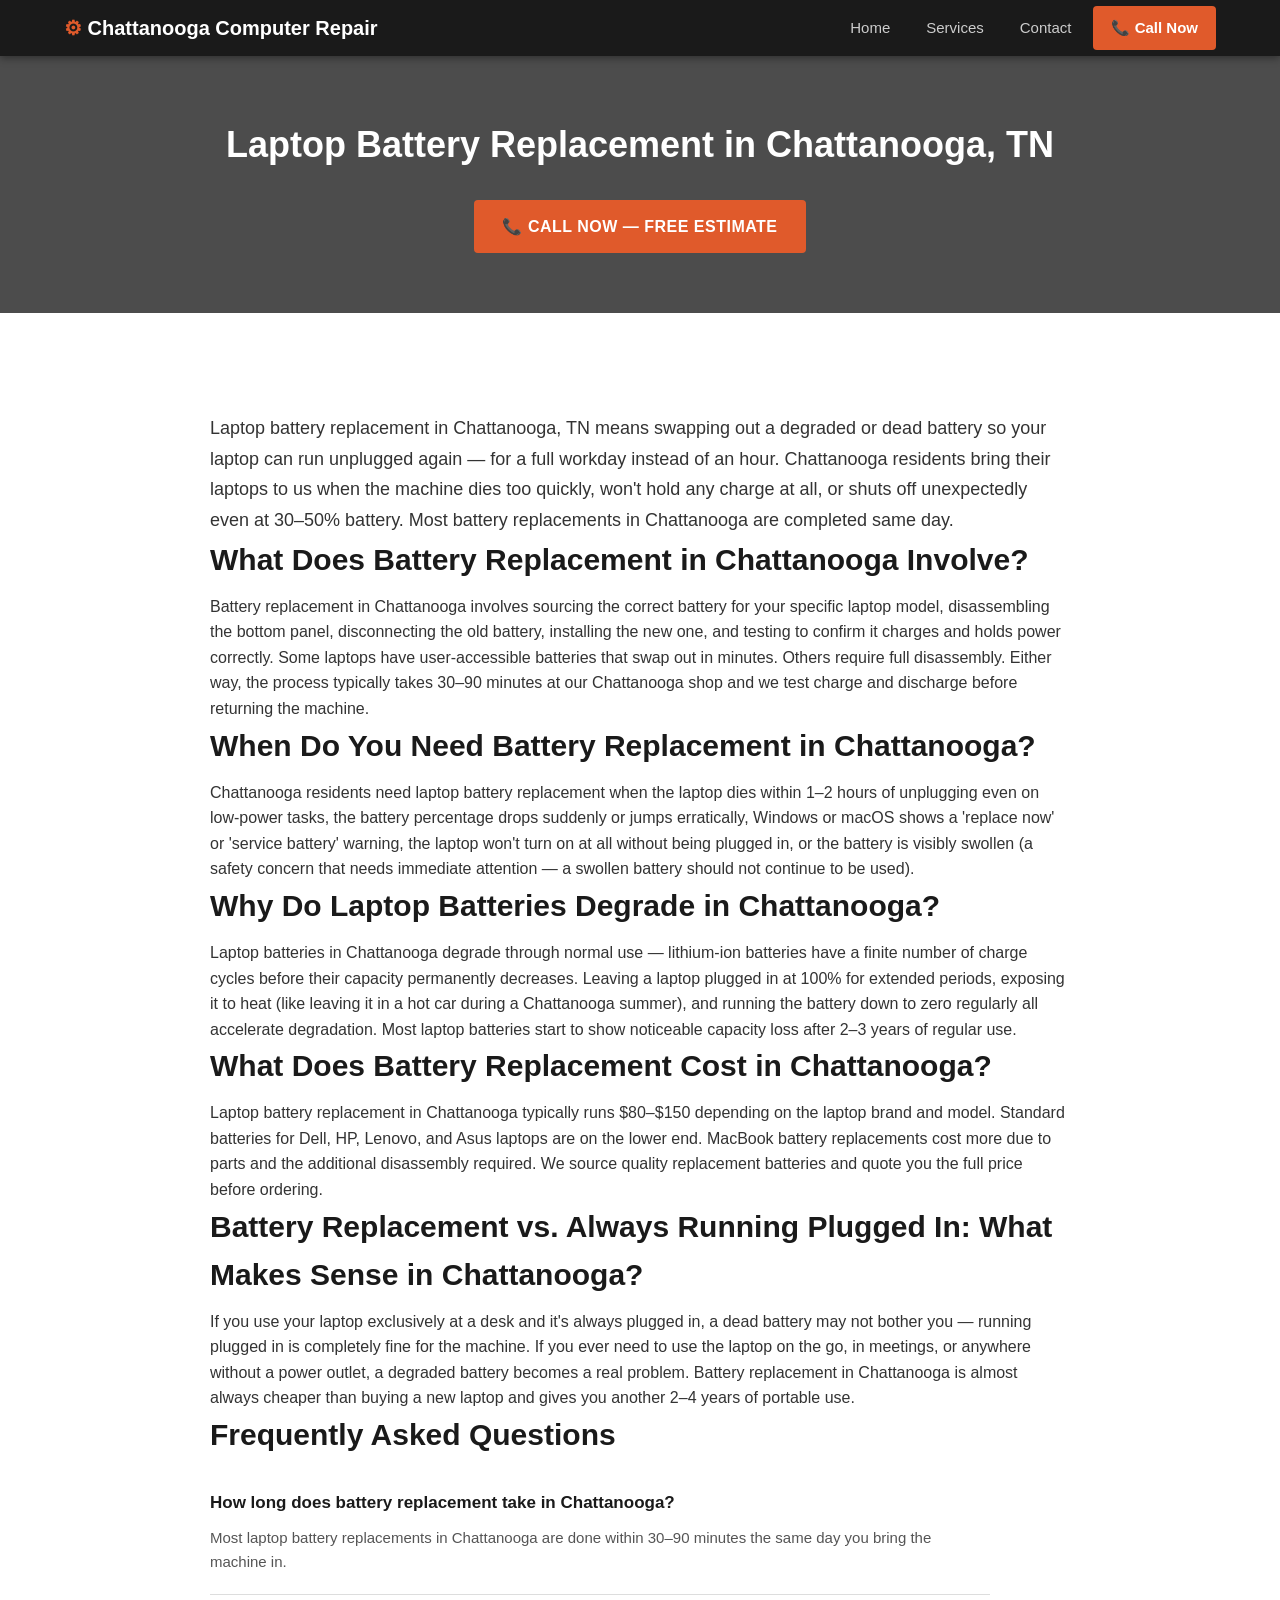
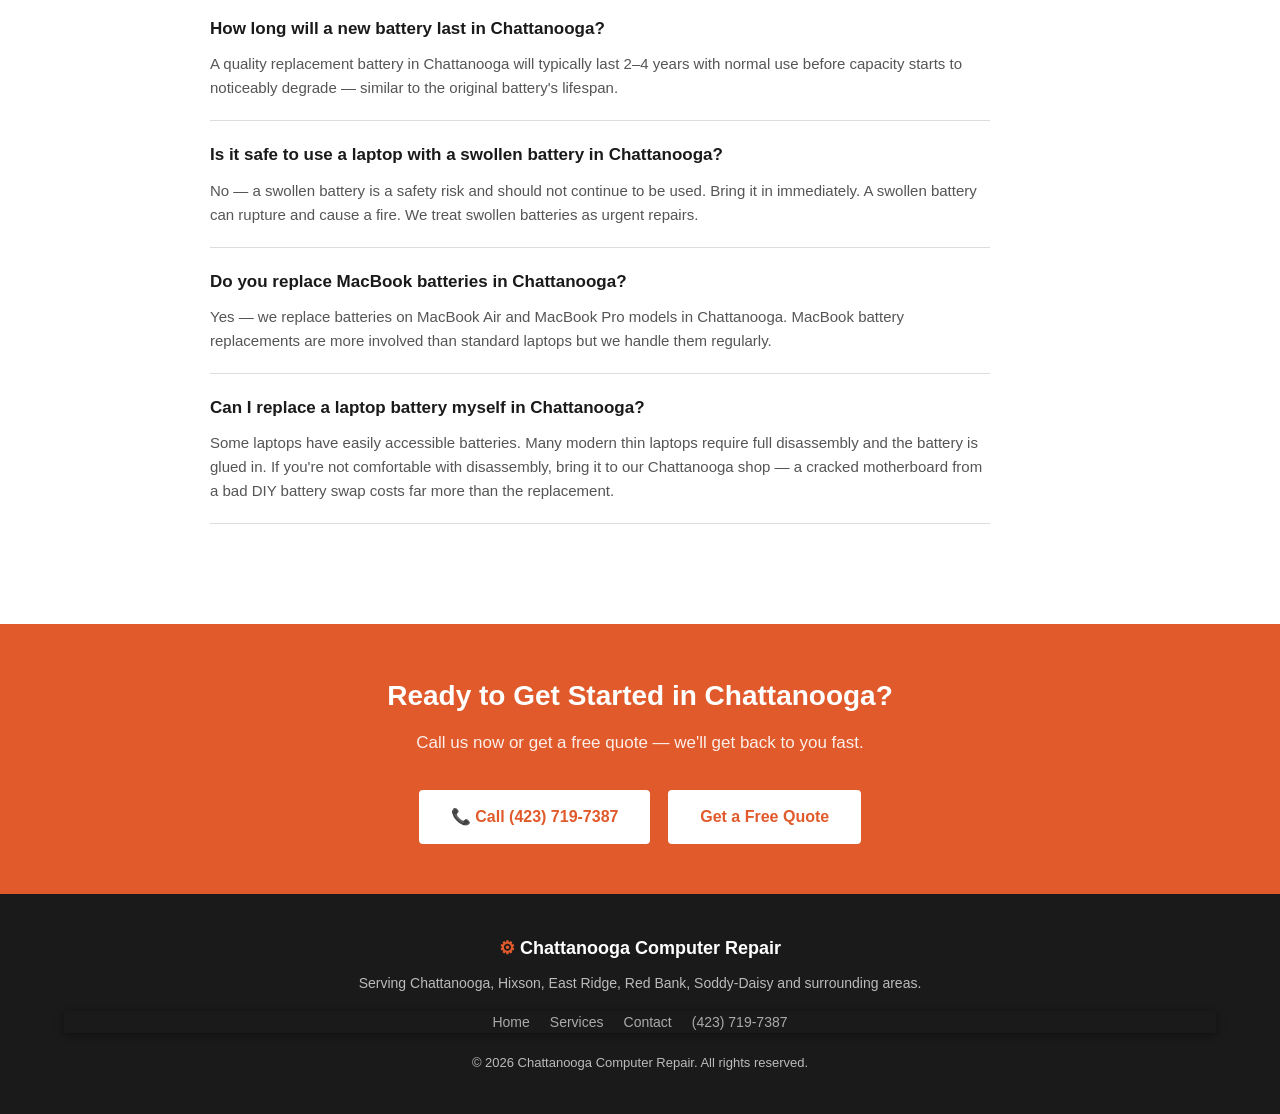
==== commit 1feaf3f9: "Fix double-encoded UTF-8 characters (em dashes, quotes, symbols)" ====
--- a/battery-replacement-chattanooga.html
+++ b/battery-replacement-chattanooga.html
@@ -1,6 +1,7 @@
 <!DOCTYPE html>
 <html lang="en">
 <head>
+  <meta name="google-site-verification" content="4P_0h37--m8VDJG-5L2IcGEyoDlczRt_zNdZ6u9XS8k" />
   <meta charset="UTF-8">
   <meta name="viewport" content="width=device-width, initial-scale=1.0">
   <title>Laptop Battery Replacement in Chattanooga, TN | Same-Day Service</title>
@@ -31,66 +32,66 @@
   {
     "@context": "https://schema.org",
     "@type": "FAQPage",
-    "mainEntity": [{"@type":"Question","name":"How long does battery replacement take in Chattanooga?","acceptedAnswer":{"@type":"Answer","text":"Most laptop battery replacements in Chattanooga are done within 30â90 minutes the same day you bring the machine in."}},
-      {"@type":"Question","name":"How long will a new battery last in Chattanooga?","acceptedAnswer":{"@type":"Answer","text":"A quality replacement battery in Chattanooga will typically last 2â4 years with normal use before capacity starts to noticeably degrade â similar to the original battery's lifespan."}},
-      {"@type":"Question","name":"Is it safe to use a laptop with a swollen battery in Chattanooga?","acceptedAnswer":{"@type":"Answer","text":"No â a swollen battery is a safety risk and should not continue to be used. Bring it in immediately. A swollen battery can rupture and cause a fire. We treat swollen batteries as urgent repairs."}},
-      {"@type":"Question","name":"Do you replace MacBook batteries in Chattanooga?","acceptedAnswer":{"@type":"Answer","text":"Yes â we replace batteries on MacBook Air and MacBook Pro models in Chattanooga. MacBook battery replacements are more involved than standard laptops but we handle them regularly."}},
-      {"@type":"Question","name":"Can I replace a laptop battery myself in Chattanooga?","acceptedAnswer":{"@type":"Answer","text":"Some laptops have easily accessible batteries. Many modern thin laptops require full disassembly and the battery is glued in. If you're not comfortable with disassembly, bring it to our Chattanooga shop â a cracked motherboard from a bad DIY battery swap costs far more than the replacement."}}]
+    "mainEntity": [{"@type":"Question","name":"How long does battery replacement take in Chattanooga?","acceptedAnswer":{"@type":"Answer","text":"Most laptop battery replacements in Chattanooga are done within 30–90 minutes the same day you bring the machine in."}},
+      {"@type":"Question","name":"How long will a new battery last in Chattanooga?","acceptedAnswer":{"@type":"Answer","text":"A quality replacement battery in Chattanooga will typically last 2–4 years with normal use before capacity starts to noticeably degrade — similar to the original battery's lifespan."}},
+      {"@type":"Question","name":"Is it safe to use a laptop with a swollen battery in Chattanooga?","acceptedAnswer":{"@type":"Answer","text":"No — a swollen battery is a safety risk and should not continue to be used. Bring it in immediately. A swollen battery can rupture and cause a fire. We treat swollen batteries as urgent repairs."}},
+      {"@type":"Question","name":"Do you replace MacBook batteries in Chattanooga?","acceptedAnswer":{"@type":"Answer","text":"Yes — we replace batteries on MacBook Air and MacBook Pro models in Chattanooga. MacBook battery replacements are more involved than standard laptops but we handle them regularly."}},
+      {"@type":"Question","name":"Can I replace a laptop battery myself in Chattanooga?","acceptedAnswer":{"@type":"Answer","text":"Some laptops have easily accessible batteries. Many modern thin laptops require full disassembly and the battery is glued in. If you're not comfortable with disassembly, bring it to our Chattanooga shop — a cracked motherboard from a bad DIY battery swap costs far more than the replacement."}}]
   }
   </script>
 </head>
 <body>
 <nav>
-  <div class="nav-logo"><span>â</span> Chattanooga Computer Repair</div>
+  <div class="nav-logo"><span>⚙</span> Chattanooga Computer Repair</div>
   <div class="nav-links">
     <a href="/">Home</a>
     <a href="services.html">Services</a>
     <a href="contact.html">Contact</a>
-    <a href="tel:4237197387" class="nav-phone">ð Call Now</a>
+    <a href="tel:4237197387" class="nav-phone">📞 Call Now</a>
   </div>
 </nav>
 <div class="page-header">
   <h1>Laptop Battery Replacement in Chattanooga, TN</h1>
-  <a href="tel:4237197387" class="btn-primary" style="margin-top:16px;display:inline-block;">ð Call Now â Free Estimate</a>
+  <a href="tel:4237197387" class="btn-primary" style="margin-top:16px;display:inline-block;">📞 Call Now — Free Estimate</a>
 </div>
 <section>
   <div style="max-width:900px;margin:0 auto;padding:40px 20px;">
-    <p style="font-size:18px;line-height:1.7;">Laptop battery replacement in Chattanooga, TN means swapping out a degraded or dead battery so your laptop can run unplugged again â for a full workday instead of an hour. Chattanooga residents bring their laptops to us when the machine dies too quickly, won't hold any charge at all, or shuts off unexpectedly even at 30â50% battery. Most battery replacements in Chattanooga are completed same day.</p>
+    <p style="font-size:18px;line-height:1.7;">Laptop battery replacement in Chattanooga, TN means swapping out a degraded or dead battery so your laptop can run unplugged again — for a full workday instead of an hour. Chattanooga residents bring their laptops to us when the machine dies too quickly, won't hold any charge at all, or shuts off unexpectedly even at 30–50% battery. Most battery replacements in Chattanooga are completed same day.</p>
 
     <h2 class="section-title">What Does Battery Replacement in Chattanooga Involve?</h2>
-    <p>Battery replacement in Chattanooga involves sourcing the correct battery for your specific laptop model, disassembling the bottom panel, disconnecting the old battery, installing the new one, and testing to confirm it charges and holds power correctly. Some laptops have user-accessible batteries that swap out in minutes. Others require full disassembly. Either way, the process typically takes 30â90 minutes at our Chattanooga shop and we test charge and discharge before returning the machine.</p>
+    <p>Battery replacement in Chattanooga involves sourcing the correct battery for your specific laptop model, disassembling the bottom panel, disconnecting the old battery, installing the new one, and testing to confirm it charges and holds power correctly. Some laptops have user-accessible batteries that swap out in minutes. Others require full disassembly. Either way, the process typically takes 30–90 minutes at our Chattanooga shop and we test charge and discharge before returning the machine.</p>
 
     <h2 class="section-title">When Do You Need Battery Replacement in Chattanooga?</h2>
-    <p>Chattanooga residents need laptop battery replacement when the laptop dies within 1â2 hours of unplugging even on low-power tasks, the battery percentage drops suddenly or jumps erratically, Windows or macOS shows a 'replace now' or 'service battery' warning, the laptop won't turn on at all without being plugged in, or the battery is visibly swollen (a safety concern that needs immediate attention â a swollen battery should not continue to be used).</p>
+    <p>Chattanooga residents need laptop battery replacement when the laptop dies within 1–2 hours of unplugging even on low-power tasks, the battery percentage drops suddenly or jumps erratically, Windows or macOS shows a 'replace now' or 'service battery' warning, the laptop won't turn on at all without being plugged in, or the battery is visibly swollen (a safety concern that needs immediate attention — a swollen battery should not continue to be used).</p>
 
     <h2 class="section-title">Why Do Laptop Batteries Degrade in Chattanooga?</h2>
-    <p>Laptop batteries in Chattanooga degrade through normal use â lithium-ion batteries have a finite number of charge cycles before their capacity permanently decreases. Leaving a laptop plugged in at 100% for extended periods, exposing it to heat (like leaving it in a hot car during a Chattanooga summer), and running the battery down to zero regularly all accelerate degradation. Most laptop batteries start to show noticeable capacity loss after 2â3 years of regular use.</p>
+    <p>Laptop batteries in Chattanooga degrade through normal use — lithium-ion batteries have a finite number of charge cycles before their capacity permanently decreases. Leaving a laptop plugged in at 100% for extended periods, exposing it to heat (like leaving it in a hot car during a Chattanooga summer), and running the battery down to zero regularly all accelerate degradation. Most laptop batteries start to show noticeable capacity loss after 2–3 years of regular use.</p>
 
     <h2 class="section-title">What Does Battery Replacement Cost in Chattanooga?</h2>
-    <p>Laptop battery replacement in Chattanooga typically runs $80â$150 depending on the laptop brand and model. Standard batteries for Dell, HP, Lenovo, and Asus laptops are on the lower end. MacBook battery replacements cost more due to parts and the additional disassembly required. We source quality replacement batteries and quote you the full price before ordering.</p>
+    <p>Laptop battery replacement in Chattanooga typically runs $80–$150 depending on the laptop brand and model. Standard batteries for Dell, HP, Lenovo, and Asus laptops are on the lower end. MacBook battery replacements cost more due to parts and the additional disassembly required. We source quality replacement batteries and quote you the full price before ordering.</p>
 
     <h2 class="section-title">Battery Replacement vs. Always Running Plugged In: What Makes Sense in Chattanooga?</h2>
-    <p>If you use your laptop exclusively at a desk and it's always plugged in, a dead battery may not bother you â running plugged in is completely fine for the machine. If you ever need to use the laptop on the go, in meetings, or anywhere without a power outlet, a degraded battery becomes a real problem. Battery replacement in Chattanooga is almost always cheaper than buying a new laptop and gives you another 2â4 years of portable use.</p>
+    <p>If you use your laptop exclusively at a desk and it's always plugged in, a dead battery may not bother you — running plugged in is completely fine for the machine. If you ever need to use the laptop on the go, in meetings, or anywhere without a power outlet, a degraded battery becomes a real problem. Battery replacement in Chattanooga is almost always cheaper than buying a new laptop and gives you another 2–4 years of portable use.</p>
 
     <h2 class="section-title">Frequently Asked Questions</h2>
     <div class="faq-list">
-      <div class="faq-item"><h3>How long does battery replacement take in Chattanooga?</h3><p>Most laptop battery replacements in Chattanooga are done within 30â90 minutes the same day you bring the machine in.</p></div>
-<div class="faq-item"><h3>How long will a new battery last in Chattanooga?</h3><p>A quality replacement battery in Chattanooga will typically last 2â4 years with normal use before capacity starts to noticeably degrade â similar to the original battery's lifespan.</p></div>
-<div class="faq-item"><h3>Is it safe to use a laptop with a swollen battery in Chattanooga?</h3><p>No â a swollen battery is a safety risk and should not continue to be used. Bring it in immediately. A swollen battery can rupture and cause a fire. We treat swollen batteries as urgent repairs.</p></div>
-<div class="faq-item"><h3>Do you replace MacBook batteries in Chattanooga?</h3><p>Yes â we replace batteries on MacBook Air and MacBook Pro models in Chattanooga. MacBook battery replacements are more involved than standard laptops but we handle them regularly.</p></div>
-<div class="faq-item"><h3>Can I replace a laptop battery myself in Chattanooga?</h3><p>Some laptops have easily accessible batteries. Many modern thin laptops require full disassembly and the battery is glued in. If you're not comfortable with disassembly, bring it to our Chattanooga shop â a cracked motherboard from a bad DIY battery swap costs far more than the replacement.</p></div>
+      <div class="faq-item"><h3>How long does battery replacement take in Chattanooga?</h3><p>Most laptop battery replacements in Chattanooga are done within 30–90 minutes the same day you bring the machine in.</p></div>
+<div class="faq-item"><h3>How long will a new battery last in Chattanooga?</h3><p>A quality replacement battery in Chattanooga will typically last 2–4 years with normal use before capacity starts to noticeably degrade — similar to the original battery's lifespan.</p></div>
+<div class="faq-item"><h3>Is it safe to use a laptop with a swollen battery in Chattanooga?</h3><p>No — a swollen battery is a safety risk and should not continue to be used. Bring it in immediately. A swollen battery can rupture and cause a fire. We treat swollen batteries as urgent repairs.</p></div>
+<div class="faq-item"><h3>Do you replace MacBook batteries in Chattanooga?</h3><p>Yes — we replace batteries on MacBook Air and MacBook Pro models in Chattanooga. MacBook battery replacements are more involved than standard laptops but we handle them regularly.</p></div>
+<div class="faq-item"><h3>Can I replace a laptop battery myself in Chattanooga?</h3><p>Some laptops have easily accessible batteries. Many modern thin laptops require full disassembly and the battery is glued in. If you're not comfortable with disassembly, bring it to our Chattanooga shop — a cracked motherboard from a bad DIY battery swap costs far more than the replacement.</p></div>
     </div>
   </div>
 </section>
 <section class="cta-banner">
   <h2>Ready to Get Started in Chattanooga?</h2>
-  <p>Call us now or get a free quote â we'll get back to you fast.</p>
-  <a href="tel:4237197387" class="btn-white">ð Call (423) 719-7387</a>
+  <p>Call us now or get a free quote — we'll get back to you fast.</p>
+  <a href="tel:4237197387" class="btn-white">📞 Call (423) 719-7387</a>
   &nbsp;&nbsp;
   <a href="contact.html" class="btn-white" style="margin-top:10px;">Get a Free Quote</a>
 </section>
 <footer>
-  <div class="footer-logo"><span>â</span> Chattanooga Computer Repair</div>
+  <div class="footer-logo"><span>⚙</span> Chattanooga Computer Repair</div>
   <p>Serving Chattanooga, Hixson, East Ridge, Red Bank, Soddy-Daisy and surrounding areas.</p>
   <nav>
     <a href="/">Home</a>
@@ -98,7 +99,7 @@
     <a href="contact.html">Contact</a>
     <a href="tel:4237197387">(423) 719-7387</a>
   </nav>
-  <p style="margin-top:20px;font-size:13px;">Â© 2026 Chattanooga Computer Repair. All rights reserved.</p>
+  <p style="margin-top:20px;font-size:13px;">© 2026 Chattanooga Computer Repair. All rights reserved.</p>
 </footer>
 </body>
 </html>
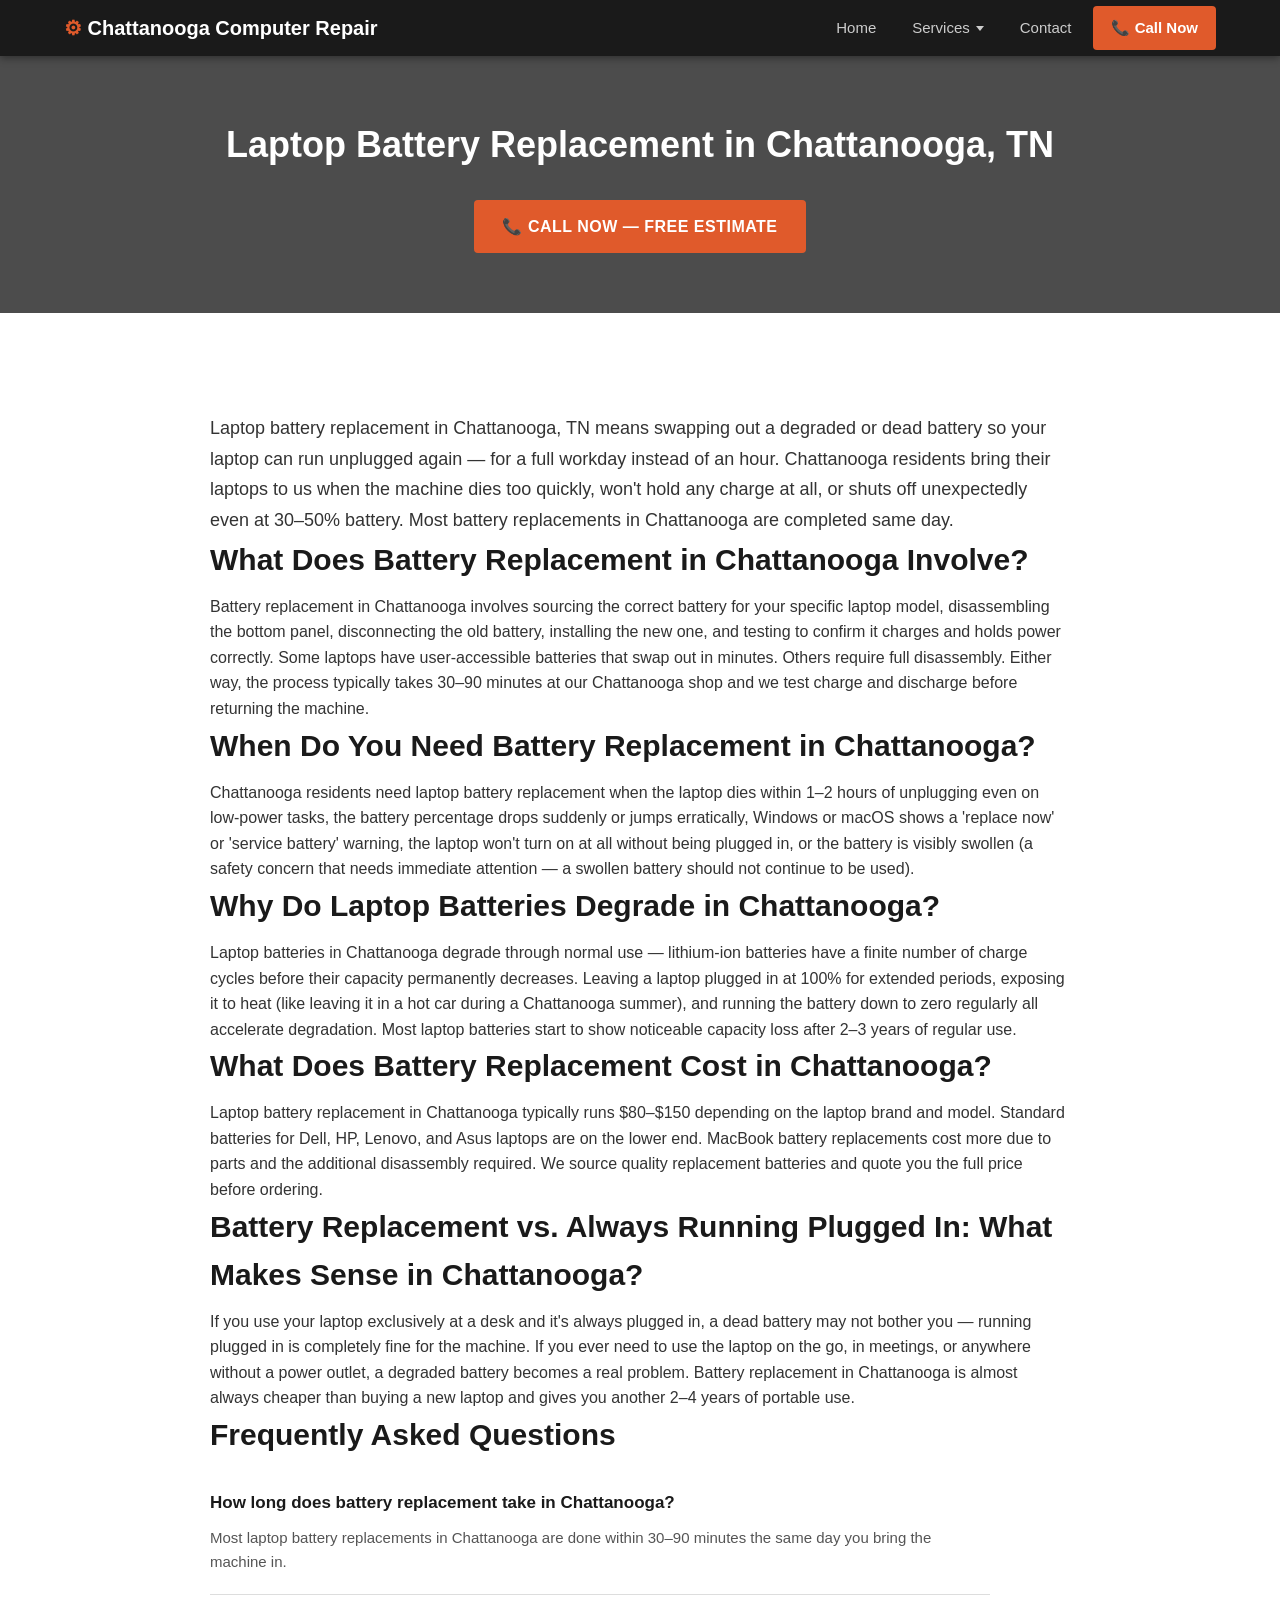
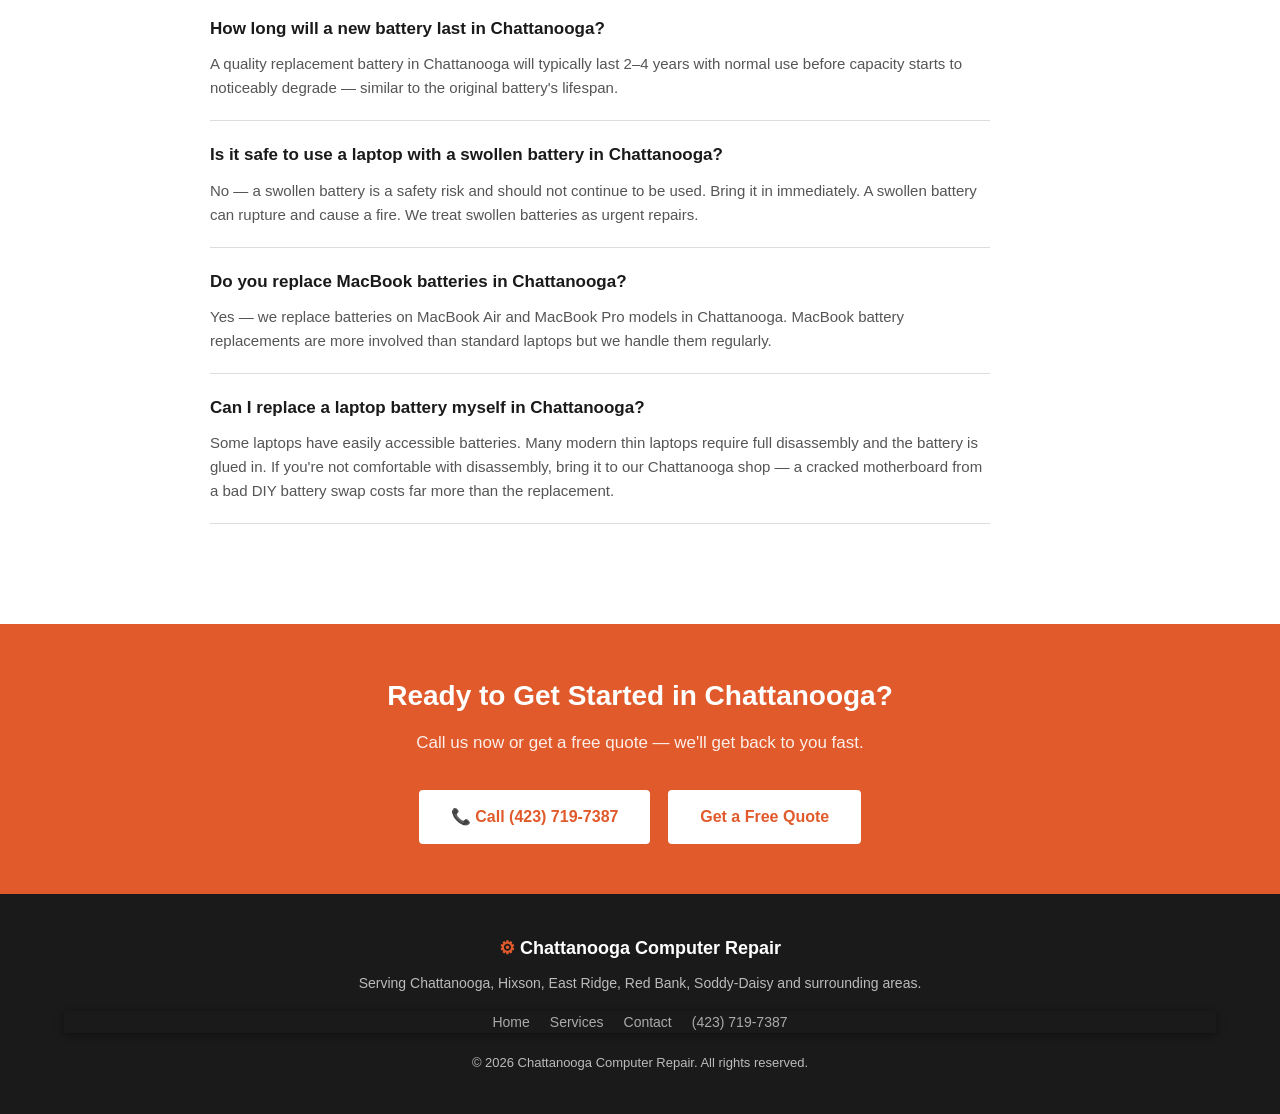
==== commit 9d621d24: "Add services nav dropdown; trim over-length titles and meta descriptions" ====
--- a/battery-replacement-chattanooga.html
+++ b/battery-replacement-chattanooga.html
@@ -4,7 +4,7 @@
   <meta name="google-site-verification" content="4P_0h37--m8VDJG-5L2IcGEyoDlczRt_zNdZ6u9XS8k" />
   <meta charset="UTF-8">
   <meta name="viewport" content="width=device-width, initial-scale=1.0">
-  <title>Laptop Battery Replacement in Chattanooga, TN | Same-Day Service</title>
+  <title>Laptop Battery Replacement in Chattanooga, TN</title>
   <meta name="description" content="Laptop battery replacement in Chattanooga, TN. Won't hold a charge? Dies in an hour? We replace batteries on most laptop brands same day. Free estimate.">
   <meta name="robots" content="index, follow">
   <link rel="canonical" href="https://chattanoogacomputerrepair.com/battery-replacement-chattanooga.html">
@@ -32,66 +32,84 @@
   {
     "@context": "https://schema.org",
     "@type": "FAQPage",
-    "mainEntity": [{"@type":"Question","name":"How long does battery replacement take in Chattanooga?","acceptedAnswer":{"@type":"Answer","text":"Most laptop battery replacements in Chattanooga are done within 30–90 minutes the same day you bring the machine in."}},
-      {"@type":"Question","name":"How long will a new battery last in Chattanooga?","acceptedAnswer":{"@type":"Answer","text":"A quality replacement battery in Chattanooga will typically last 2–4 years with normal use before capacity starts to noticeably degrade — similar to the original battery's lifespan."}},
-      {"@type":"Question","name":"Is it safe to use a laptop with a swollen battery in Chattanooga?","acceptedAnswer":{"@type":"Answer","text":"No — a swollen battery is a safety risk and should not continue to be used. Bring it in immediately. A swollen battery can rupture and cause a fire. We treat swollen batteries as urgent repairs."}},
-      {"@type":"Question","name":"Do you replace MacBook batteries in Chattanooga?","acceptedAnswer":{"@type":"Answer","text":"Yes — we replace batteries on MacBook Air and MacBook Pro models in Chattanooga. MacBook battery replacements are more involved than standard laptops but we handle them regularly."}},
-      {"@type":"Question","name":"Can I replace a laptop battery myself in Chattanooga?","acceptedAnswer":{"@type":"Answer","text":"Some laptops have easily accessible batteries. Many modern thin laptops require full disassembly and the battery is glued in. If you're not comfortable with disassembly, bring it to our Chattanooga shop — a cracked motherboard from a bad DIY battery swap costs far more than the replacement."}}]
+    "mainEntity": [{"@type":"Question","name":"How long does battery replacement take in Chattanooga?","acceptedAnswer":{"@type":"Answer","text":"Most laptop battery replacements in Chattanooga are done within 30&ndash;90 minutes the same day you bring the machine in."}},
+      {"@type":"Question","name":"How long will a new battery last in Chattanooga?","acceptedAnswer":{"@type":"Answer","text":"A quality replacement battery in Chattanooga will typically last 2&ndash;4 years with normal use before capacity starts to noticeably degrade &mdash; similar to the original battery's lifespan."}},
+      {"@type":"Question","name":"Is it safe to use a laptop with a swollen battery in Chattanooga?","acceptedAnswer":{"@type":"Answer","text":"No &mdash; a swollen battery is a safety risk and should not continue to be used. Bring it in immediately. A swollen battery can rupture and cause a fire. We treat swollen batteries as urgent repairs."}},
+      {"@type":"Question","name":"Do you replace MacBook batteries in Chattanooga?","acceptedAnswer":{"@type":"Answer","text":"Yes &mdash; we replace batteries on MacBook Air and MacBook Pro models in Chattanooga. MacBook battery replacements are more involved than standard laptops but we handle them regularly."}},
+      {"@type":"Question","name":"Can I replace a laptop battery myself in Chattanooga?","acceptedAnswer":{"@type":"Answer","text":"Some laptops have easily accessible batteries. Many modern thin laptops require full disassembly and the battery is glued in. If you're not comfortable with disassembly, bring it to our Chattanooga shop &mdash; a cracked motherboard from a bad DIY battery swap costs far more than the replacement."}}]
   }
   </script>
 </head>
 <body>
 <nav>
-  <div class="nav-logo"><span>⚙</span> Chattanooga Computer Repair</div>
+  <div class="nav-logo"><span>&#9881;</span> Chattanooga Computer Repair</div>
   <div class="nav-links">
     <a href="/">Home</a>
-    <a href="services.html">Services</a>
+    <span class="has-dropdown">
+      <a href="services.html">Services</a>
+      <div class="dropdown-menu">
+        <ul class="dropdown-menu-list">
+          <li><a href="virus-removal-chattanooga.html">Virus &amp; Malware Removal</a></li>
+          <li><a href="screen-replacement-chattanooga.html">Laptop Screen Replacement</a></li>
+          <li><a href="battery-replacement-chattanooga.html">Battery Replacement</a></li>
+          <li><a href="keyboard-repair-chattanooga.html">Keyboard Repair</a></li>
+          <li><a href="data-recovery-chattanooga.html">Data Recovery</a></li>
+          <li><a href="water-damage-repair-chattanooga.html">Water Damage Repair</a></li>
+          <li><a href="slow-computer-repair-chattanooga.html">Slow Computer Repair</a></li>
+          <li><a href="hardware-upgrades-chattanooga.html">Hardware Upgrades</a></li>
+          <li><a href="os-reinstall-chattanooga.html">OS Reinstall</a></li>
+          <li><a href="mac-repair-chattanooga.html">Mac Repair</a></li>
+          <li><a href="network-wifi-troubleshooting-chattanooga.html">Network &amp; WiFi</a></li>
+          <li><a href="business-computer-services-chattanooga.html">Business IT Services</a></li>
+        </ul>
+      </div>
+    </span>
     <a href="contact.html">Contact</a>
-    <a href="tel:4237197387" class="nav-phone">📞 Call Now</a>
+    <a href="tel:4237197387" class="nav-phone">&#128222; Call Now</a>
   </div>
 </nav>
 <div class="page-header">
   <h1>Laptop Battery Replacement in Chattanooga, TN</h1>
-  <a href="tel:4237197387" class="btn-primary" style="margin-top:16px;display:inline-block;">📞 Call Now — Free Estimate</a>
+  <a href="tel:4237197387" class="btn-primary" style="margin-top:16px;display:inline-block;">&#128222; Call Now &mdash; Free Estimate</a>
 </div>
 <section>
   <div style="max-width:900px;margin:0 auto;padding:40px 20px;">
-    <p style="font-size:18px;line-height:1.7;">Laptop battery replacement in Chattanooga, TN means swapping out a degraded or dead battery so your laptop can run unplugged again — for a full workday instead of an hour. Chattanooga residents bring their laptops to us when the machine dies too quickly, won't hold any charge at all, or shuts off unexpectedly even at 30–50% battery. Most battery replacements in Chattanooga are completed same day.</p>
+    <p style="font-size:18px;line-height:1.7;">Laptop battery replacement in Chattanooga, TN means swapping out a degraded or dead battery so your laptop can run unplugged again &mdash; for a full workday instead of an hour. Chattanooga residents bring their laptops to us when the machine dies too quickly, won't hold any charge at all, or shuts off unexpectedly even at 30&ndash;50% battery. Most battery replacements in Chattanooga are completed same day.</p>
 
     <h2 class="section-title">What Does Battery Replacement in Chattanooga Involve?</h2>
-    <p>Battery replacement in Chattanooga involves sourcing the correct battery for your specific laptop model, disassembling the bottom panel, disconnecting the old battery, installing the new one, and testing to confirm it charges and holds power correctly. Some laptops have user-accessible batteries that swap out in minutes. Others require full disassembly. Either way, the process typically takes 30–90 minutes at our Chattanooga shop and we test charge and discharge before returning the machine.</p>
+    <p>Battery replacement in Chattanooga involves sourcing the correct battery for your specific laptop model, disassembling the bottom panel, disconnecting the old battery, installing the new one, and testing to confirm it charges and holds power correctly. Some laptops have user-accessible batteries that swap out in minutes. Others require full disassembly. Either way, the process typically takes 30&ndash;90 minutes at our Chattanooga shop and we test charge and discharge before returning the machine.</p>
 
     <h2 class="section-title">When Do You Need Battery Replacement in Chattanooga?</h2>
-    <p>Chattanooga residents need laptop battery replacement when the laptop dies within 1–2 hours of unplugging even on low-power tasks, the battery percentage drops suddenly or jumps erratically, Windows or macOS shows a 'replace now' or 'service battery' warning, the laptop won't turn on at all without being plugged in, or the battery is visibly swollen (a safety concern that needs immediate attention — a swollen battery should not continue to be used).</p>
+    <p>Chattanooga residents need laptop battery replacement when the laptop dies within 1&ndash;2 hours of unplugging even on low-power tasks, the battery percentage drops suddenly or jumps erratically, Windows or macOS shows a 'replace now' or 'service battery' warning, the laptop won't turn on at all without being plugged in, or the battery is visibly swollen (a safety concern that needs immediate attention &mdash; a swollen battery should not continue to be used).</p>
 
     <h2 class="section-title">Why Do Laptop Batteries Degrade in Chattanooga?</h2>
-    <p>Laptop batteries in Chattanooga degrade through normal use — lithium-ion batteries have a finite number of charge cycles before their capacity permanently decreases. Leaving a laptop plugged in at 100% for extended periods, exposing it to heat (like leaving it in a hot car during a Chattanooga summer), and running the battery down to zero regularly all accelerate degradation. Most laptop batteries start to show noticeable capacity loss after 2–3 years of regular use.</p>
+    <p>Laptop batteries in Chattanooga degrade through normal use &mdash; lithium-ion batteries have a finite number of charge cycles before their capacity permanently decreases. Leaving a laptop plugged in at 100% for extended periods, exposing it to heat (like leaving it in a hot car during a Chattanooga summer), and running the battery down to zero regularly all accelerate degradation. Most laptop batteries start to show noticeable capacity loss after 2&ndash;3 years of regular use.</p>
 
     <h2 class="section-title">What Does Battery Replacement Cost in Chattanooga?</h2>
-    <p>Laptop battery replacement in Chattanooga typically runs $80–$150 depending on the laptop brand and model. Standard batteries for Dell, HP, Lenovo, and Asus laptops are on the lower end. MacBook battery replacements cost more due to parts and the additional disassembly required. We source quality replacement batteries and quote you the full price before ordering.</p>
+    <p>Laptop battery replacement in Chattanooga typically runs $80&ndash;$150 depending on the laptop brand and model. Standard batteries for Dell, HP, Lenovo, and Asus laptops are on the lower end. MacBook battery replacements cost more due to parts and the additional disassembly required. We source quality replacement batteries and quote you the full price before ordering.</p>
 
     <h2 class="section-title">Battery Replacement vs. Always Running Plugged In: What Makes Sense in Chattanooga?</h2>
-    <p>If you use your laptop exclusively at a desk and it's always plugged in, a dead battery may not bother you — running plugged in is completely fine for the machine. If you ever need to use the laptop on the go, in meetings, or anywhere without a power outlet, a degraded battery becomes a real problem. Battery replacement in Chattanooga is almost always cheaper than buying a new laptop and gives you another 2–4 years of portable use.</p>
+    <p>If you use your laptop exclusively at a desk and it's always plugged in, a dead battery may not bother you &mdash; running plugged in is completely fine for the machine. If you ever need to use the laptop on the go, in meetings, or anywhere without a power outlet, a degraded battery becomes a real problem. Battery replacement in Chattanooga is almost always cheaper than buying a new laptop and gives you another 2&ndash;4 years of portable use.</p>
 
     <h2 class="section-title">Frequently Asked Questions</h2>
     <div class="faq-list">
-      <div class="faq-item"><h3>How long does battery replacement take in Chattanooga?</h3><p>Most laptop battery replacements in Chattanooga are done within 30–90 minutes the same day you bring the machine in.</p></div>
-<div class="faq-item"><h3>How long will a new battery last in Chattanooga?</h3><p>A quality replacement battery in Chattanooga will typically last 2–4 years with normal use before capacity starts to noticeably degrade — similar to the original battery's lifespan.</p></div>
-<div class="faq-item"><h3>Is it safe to use a laptop with a swollen battery in Chattanooga?</h3><p>No — a swollen battery is a safety risk and should not continue to be used. Bring it in immediately. A swollen battery can rupture and cause a fire. We treat swollen batteries as urgent repairs.</p></div>
-<div class="faq-item"><h3>Do you replace MacBook batteries in Chattanooga?</h3><p>Yes — we replace batteries on MacBook Air and MacBook Pro models in Chattanooga. MacBook battery replacements are more involved than standard laptops but we handle them regularly.</p></div>
-<div class="faq-item"><h3>Can I replace a laptop battery myself in Chattanooga?</h3><p>Some laptops have easily accessible batteries. Many modern thin laptops require full disassembly and the battery is glued in. If you're not comfortable with disassembly, bring it to our Chattanooga shop — a cracked motherboard from a bad DIY battery swap costs far more than the replacement.</p></div>
+      <div class="faq-item"><h3>How long does battery replacement take in Chattanooga?</h3><p>Most laptop battery replacements in Chattanooga are done within 30&ndash;90 minutes the same day you bring the machine in.</p></div>
+<div class="faq-item"><h3>How long will a new battery last in Chattanooga?</h3><p>A quality replacement battery in Chattanooga will typically last 2&ndash;4 years with normal use before capacity starts to noticeably degrade &mdash; similar to the original battery's lifespan.</p></div>
+<div class="faq-item"><h3>Is it safe to use a laptop with a swollen battery in Chattanooga?</h3><p>No &mdash; a swollen battery is a safety risk and should not continue to be used. Bring it in immediately. A swollen battery can rupture and cause a fire. We treat swollen batteries as urgent repairs.</p></div>
+<div class="faq-item"><h3>Do you replace MacBook batteries in Chattanooga?</h3><p>Yes &mdash; we replace batteries on MacBook Air and MacBook Pro models in Chattanooga. MacBook battery replacements are more involved than standard laptops but we handle them regularly.</p></div>
+<div class="faq-item"><h3>Can I replace a laptop battery myself in Chattanooga?</h3><p>Some laptops have easily accessible batteries. Many modern thin laptops require full disassembly and the battery is glued in. If you're not comfortable with disassembly, bring it to our Chattanooga shop &mdash; a cracked motherboard from a bad DIY battery swap costs far more than the replacement.</p></div>
     </div>
   </div>
 </section>
 <section class="cta-banner">
   <h2>Ready to Get Started in Chattanooga?</h2>
-  <p>Call us now or get a free quote — we'll get back to you fast.</p>
-  <a href="tel:4237197387" class="btn-white">📞 Call (423) 719-7387</a>
+  <p>Call us now or get a free quote &mdash; we'll get back to you fast.</p>
+  <a href="tel:4237197387" class="btn-white">&#128222; Call (423) 719-7387</a>
   &nbsp;&nbsp;
   <a href="contact.html" class="btn-white" style="margin-top:10px;">Get a Free Quote</a>
 </section>
 <footer>
-  <div class="footer-logo"><span>⚙</span> Chattanooga Computer Repair</div>
+  <div class="footer-logo"><span>&#9881;</span> Chattanooga Computer Repair</div>
   <p>Serving Chattanooga, Hixson, East Ridge, Red Bank, Soddy-Daisy and surrounding areas.</p>
   <nav>
     <a href="/">Home</a>
@@ -99,7 +117,7 @@
     <a href="contact.html">Contact</a>
     <a href="tel:4237197387">(423) 719-7387</a>
   </nav>
-  <p style="margin-top:20px;font-size:13px;">© 2026 Chattanooga Computer Repair. All rights reserved.</p>
+  <p style="margin-top:20px;font-size:13px;">&copy; 2026 Chattanooga Computer Repair. All rights reserved.</p>
 </footer>
 </body>
 </html>
--- a/styles.css
+++ b/styles.css
@@ -242,3 +242,36 @@
   .trust-grid { grid-template-columns: 1fr 1fr; }
   .services-grid { grid-template-columns: 1fr; }
 }
+
+
+/* ---------- SERVICES NAV DROPDOWN ---------- */
+.has-dropdown { position: relative; display: inline-flex; align-items: center; }
+.has-dropdown > a { display: inline-flex; align-items: center; gap: 6px; }
+.has-dropdown > a::after {
+  content: ""; width: 0; height: 0;
+  border-left: 4px solid transparent; border-right: 4px solid transparent;
+  border-top: 5px solid currentColor;
+}
+/* padding-top keeps the gap inside the hoverable box */
+.dropdown-menu {
+  display: none; position: absolute; top: 100%; left: -14px;
+  padding-top: 14px; min-width: 250px; z-index: 300;
+}
+.has-dropdown:hover .dropdown-menu,
+.has-dropdown:focus-within .dropdown-menu { display: block; }
+.dropdown-menu-list {
+  display: block; list-style: none; margin: 0; padding: 6px 0;
+  background: var(--dark); border: 1px solid rgba(255,255,255,.12);
+  border-top: 3px solid var(--primary); box-shadow: 0 8px 24px rgba(0,0,0,.3);
+}
+.dropdown-menu-list li { display: block; }
+.dropdown-menu-list li + li { border-top: 1px solid rgba(255,255,255,.07); }
+.dropdown-menu-list a {
+  display: block; padding: 10px 18px; color: #ddd;
+  font-size: .88rem; font-weight: 500; white-space: nowrap; text-decoration: none;
+}
+.dropdown-menu-list a:hover { background: var(--dark2); color: #fff; }
+@media (max-width: 860px) {
+  .dropdown-menu { display: none !important; }
+  .has-dropdown > a::after { display: none; }
+}
